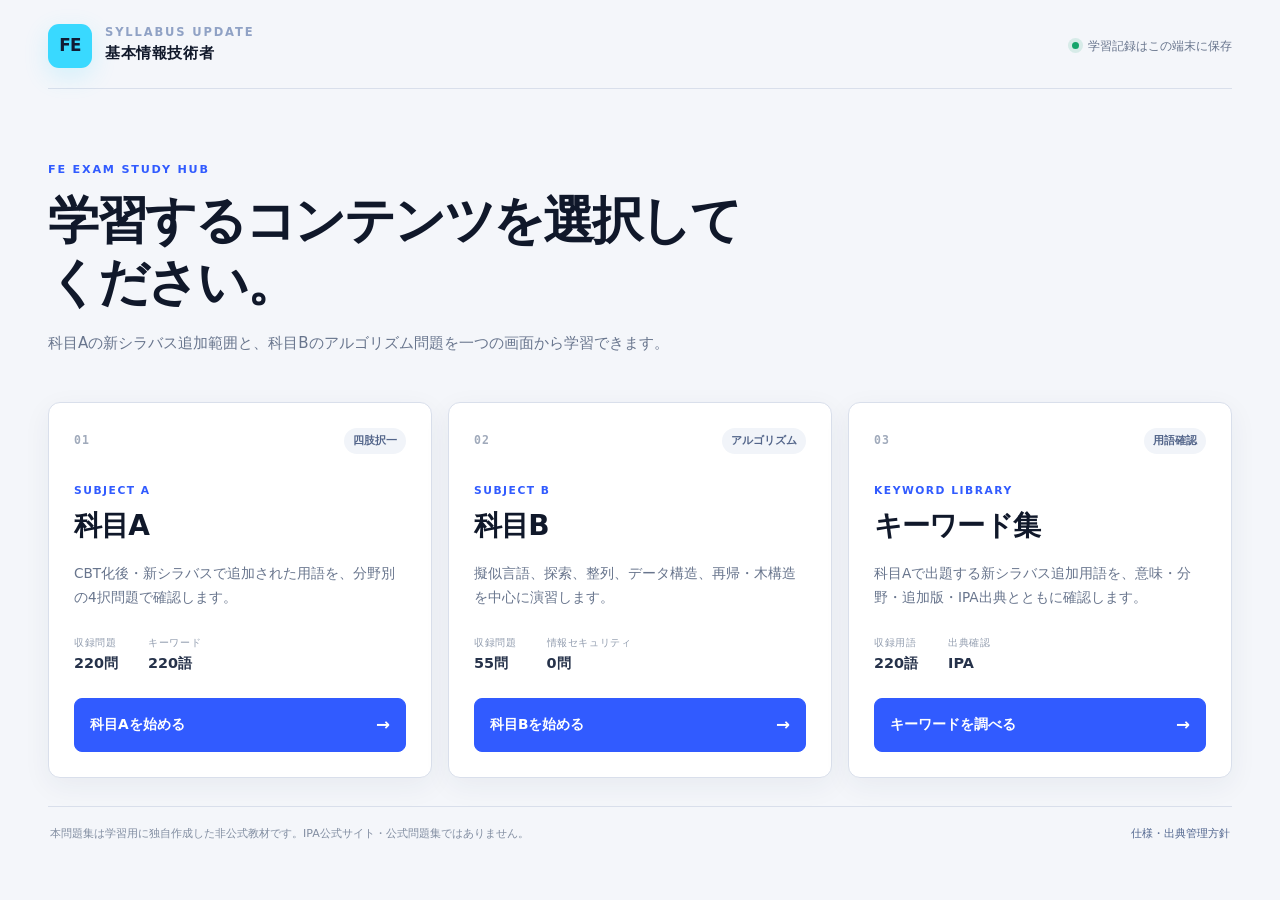
==== index.html @ a9353eda "Initial commit: FE CBT exercise app" ====
<!doctype html>
<html lang="ja">
  <head>
    <meta charset="UTF-8" />
    <meta name="viewport" content="width=device-width, initial-scale=1" />
    <meta name="description" content="基本情報技術者試験の科目A新出範囲と、科目Bアルゴリズム問題を学ぶCBT形式問題集" />
    <title>FE UPDATE — 科目A・科目B CBT問題集</title>
    <link rel="icon" href="data:," />
    <link rel="stylesheet" href="css/style.css" />
  </head>
  <body>
    <section class="start-screen" id="start-screen" aria-labelledby="start-title">
      <div class="start-wrap">
        <header class="start-header">
          <a class="start-brand" href="index.html" aria-label="FE UPDATE ホーム">
            <span class="brand-mark" aria-hidden="true">FE</span>
            <span>
              <span class="eyebrow">SYLLABUS UPDATE</span>
              <strong>基本情報技術者</strong>
            </span>
          </a>
          <span class="start-status"><i aria-hidden="true"></i> 学習記録はこの端末に保存</span>
        </header>

        <div class="start-hero">
          <p class="start-kicker">FE EXAM STUDY HUB</p>
          <h1 id="start-title">学習するコンテンツを選択してください。</h1>
          <p>科目Aの新シラバス追加範囲と、科目Bのアルゴリズム問題を一つの画面から学習できます。</p>
        </div>

        <div class="start-grid" aria-label="学習コンテンツ">
          <article class="start-card subject-a-card">
            <div class="start-card-top">
              <span class="start-card-number">01</span>
              <span class="start-card-badge">四肢択一</span>
            </div>
            <p class="start-card-label">SUBJECT A</p>
            <h2>科目A</h2>
            <p>CBT化後・新シラバスで追加された用語を、分野別の4択問題で確認します。</p>
            <dl class="start-card-stats">
              <div><dt>収録問題</dt><dd id="start-count-a">—</dd></div>
              <div><dt>キーワード</dt><dd id="start-count-keywords">—</dd></div>
            </dl>
            <button class="start-action" type="button" data-start-subject="A">科目Aを始める <span>→</span></button>
          </article>

          <article class="start-card subject-b-card">
            <div class="start-card-top">
              <span class="start-card-number">02</span>
              <span class="start-card-badge">アルゴリズム</span>
            </div>
            <p class="start-card-label">SUBJECT B</p>
            <h2>科目B</h2>
            <p>擬似言語、探索、整列、データ構造、再帰・木構造を中心に演習します。</p>
            <dl class="start-card-stats">
              <div><dt>収録問題</dt><dd id="start-count-b">—</dd></div>
              <div><dt>情報セキュリティ</dt><dd>0問</dd></div>
            </dl>
            <button class="start-action" type="button" data-start-subject="B">科目Bを始める <span>→</span></button>
          </article>

          <article class="start-card keyword-card">
            <div class="start-card-top">
              <span class="start-card-number">03</span>
              <span class="start-card-badge">用語確認</span>
            </div>
            <p class="start-card-label">KEYWORD LIBRARY</p>
            <h2>キーワード集</h2>
            <p>科目Aで出題する新シラバス追加用語を、意味・分野・追加版・IPA出典とともに確認します。</p>
            <dl class="start-card-stats">
              <div><dt>収録用語</dt><dd id="start-count-library">—</dd></div>
              <div><dt>出典確認</dt><dd>IPA</dd></div>
            </dl>
            <a class="start-action" href="keywords.html">キーワードを調べる <span>→</span></a>
          </article>
        </div>

        <footer class="start-footer">
          <p>本問題集は学習用に独自作成した非公式教材です。IPA公式サイト・公式問題集ではありません。</p>
          <a href="SPECIFICATION.md">仕様・出典管理方針</a>
        </footer>
      </div>
    </section>

    <div class="app-shell" id="app-shell" hidden>
      <aside class="sidebar" id="sidebar" aria-label="学習メニュー">
        <button class="brand brand-home" id="home-button" type="button" aria-label="スタート画面へ戻る">
          <div class="brand-mark" aria-hidden="true">FE</div>
          <div>
            <p class="eyebrow">SYLLABUS UPDATE</p>
            <h1>基本情報技術者</h1>
          </div>
        </button>

        <section class="side-section">
          <p class="side-label">学習モード</p>
          <nav class="mode-list" id="mode-list" aria-label="出題モード">
            <button class="mode-button is-active" data-mode="all"><span>全ての問題</span><b id="count-all">—</b></button>
            <button class="mode-button" data-mode="wrong"><span>間違えた問題</span><b id="count-wrong">0</b></button>
            <button class="mode-button" data-mode="unanswered"><span>未回答問題</span><b id="count-unanswered">—</b></button>
            <button class="mode-button" data-mode="review"><span>後で見直す</span><b id="count-review">0</b></button>
          </nav>
        </section>

        <section class="side-section filter-stack">
          <p class="side-label">絞り込み</p>
          <label class="field-label" for="field-filter">分野</label>
          <div class="select-wrap">
            <select id="field-filter"><option value="all">すべての分野</option></select>
          </div>
          <label class="field-label" for="keyword-search">キーワード</label>
          <div class="search-wrap">
            <svg viewBox="0 0 24 24" aria-hidden="true"><circle cx="11" cy="11" r="6.5"></circle><path d="m16 16 4 4"></path></svg>
            <input id="keyword-search" type="search" placeholder="例：LLM、SBOM" autocomplete="off" />
          </div>
          <button class="ghost-button full" id="apply-filter">この条件で出題</button>
        </section>

        <section class="side-section settings">
          <p class="side-label">出題設定</p>
          <label class="switch-row">
            <span>問題順をランダム</span>
            <input id="shuffle-questions" type="checkbox" />
            <i aria-hidden="true"></i>
          </label>
          <label class="switch-row">
            <span>選択肢をランダム</span>
            <input id="shuffle-choices" type="checkbox" />
            <i aria-hidden="true"></i>
          </label>
        </section>

        <section class="side-section">
          <a class="library-link" href="keywords.html">
            <span><b>KW</b> 科目A キーワード集</span>
            <i aria-hidden="true">→</i>
          </a>
        </section>

        <div class="coverage-card">
          <div class="coverage-top"><span>収録チェック</span><strong id="coverage-value">— / —</strong></div>
          <div class="coverage-bar"><i id="coverage-fill"></i></div>
          <p id="coverage-copy">キーワード台帳を照合中</p>
        </div>
      </aside>

      <main class="main-panel">
        <header class="topbar">
          <button class="icon-button menu-button" id="menu-button" aria-label="メニューを開く" aria-expanded="false">
            <svg viewBox="0 0 24 24" aria-hidden="true"><path d="M4 7h16M4 12h16M4 17h16"></path></svg>
          </button>
          <div class="topbar-context">
            <div class="subject-tabs" aria-label="科目選択">
              <button class="subject-tab is-active" data-subject="A">科目 A</button>
              <button class="subject-tab" data-subject="B">科目 B</button>
            </div>
            <div class="top-title">
              <span class="live-dot" aria-hidden="true"></span>
              <span id="top-context">新出範囲ドリル</span>
            </div>
          </div>
          <div class="top-actions">
            <span class="save-state" id="save-state">この端末に自動保存</span>
            <button class="ghost-button compact" id="finish-button">採点する</button>
          </div>
        </header>

        <div class="workspace">
          <section class="question-stage" id="question-stage" aria-live="polite">
            <div class="loading-card">
              <span class="loader"></span>
              <p>問題データを準備しています</p>
            </div>
          </section>

          <aside class="progress-rail" aria-label="セッション進捗">
            <div class="score-dial" id="score-dial">
              <svg viewBox="0 0 92 92" aria-hidden="true">
                <circle class="dial-track" cx="46" cy="46" r="38"></circle>
                <circle class="dial-value" id="dial-value" cx="46" cy="46" r="38"></circle>
              </svg>
              <div><strong id="dial-percent">0%</strong><span>正答率</span></div>
            </div>
            <dl class="mini-stats">
              <div><dt>正解</dt><dd id="stat-correct">0</dd></div>
              <div><dt>不正解</dt><dd id="stat-wrong">0</dd></div>
              <div><dt>未回答</dt><dd id="stat-open">—</dd></div>
            </dl>
            <div class="shortcut-card">
              <p>KEYBOARD</p>
              <span><kbd>1</kbd>–<kbd>4</kbd> 選択</span>
              <span><kbd>Enter</kbd> 回答</span>
              <span><kbd>←</kbd><kbd>→</kbd> 移動</span>
            </div>
          </aside>
        </div>
      </main>
    </div>

    <div class="scrim" id="scrim"></div>
    <div class="toast" id="toast" role="status" aria-live="polite"></div>

    <script src="js/questions.js"></script>
    <script src="js/questions-b.js"></script>
    <script src="js/questions-b-trends.js"></script>
    <script src="js/questions-extra.js"></script>
    <script src="js/keywords-supplemental.js"></script>
    <script src="js/app.js"></script>
  </body>
</html>
---- css/style.css ----
:root {
  --ink: #10182a;
  --ink-2: #26324a;
  --muted: #68758d;
  --line: #d9dfeb;
  --paper: #ffffff;
  --canvas: #eef2f8;
  --navy: #111c35;
  --navy-2: #172746;
  --blue: #315bff;
  --blue-dark: #2445c7;
  --cyan: #39d9ff;
  --green: #15a46b;
  --green-bg: #e8f8f1;
  --red: #d13b4c;
  --red-bg: #fff0f2;
  --amber: #9a6400;
  --amber-bg: #fff7df;
  --radius: 14px;
  --shadow: 0 18px 50px rgba(31, 46, 85, 0.1);
}

* { box-sizing: border-box; }
[hidden] { display: none !important; }

html { min-width: 320px; background: var(--canvas); }

body {
  margin: 0;
  color: var(--ink);
  background:
    radial-gradient(circle at 86% 5%, rgba(49, 91, 255, 0.09), transparent 28rem),
    var(--canvas);
  font-family: "Yu Gothic UI", "Hiragino Sans", "Noto Sans JP", system-ui, sans-serif;
  font-size: 16px;
  line-height: 1.65;
}

button, input, select { font: inherit; }
button { cursor: pointer; }

.start-screen {
  min-height: 100vh;
  padding: 24px clamp(18px, 4vw, 48px);
  color: var(--ink);
  background: #f4f6fa;
}
.start-wrap { width: min(1240px, 100%); margin: 0 auto; }
.start-header { display: flex; align-items: center; justify-content: space-between; gap: 24px; padding-bottom: 20px; border-bottom: 1px solid var(--line); }
.start-brand { display: inline-flex; align-items: center; gap: 13px; color: var(--ink); text-decoration: none; }
.start-brand .brand-mark { width: 44px; height: 44px; font-size: 1.05rem; }
.start-brand .eyebrow { display: block; }
.start-brand strong { display: block; font-size: .94rem; letter-spacing: .04em; }
.start-status { display: inline-flex; align-items: center; gap: 9px; color: var(--muted); font-size: .76rem; }
.start-status i { width: 7px; height: 7px; background: var(--green); border-radius: 50%; box-shadow: 0 0 0 4px rgba(21,164,107,.13); }
.start-hero { padding: clamp(44px, 7vw, 72px) 0 clamp(30px, 5vw, 46px); }
.start-kicker { margin: 0 0 11px; color: var(--blue); font-size: .7rem; font-weight: 900; letter-spacing: .16em; }
.start-hero h1 { max-width: 720px; margin: 0; font-size: clamp(2rem, 4vw, 3.5rem); line-height: 1.2; letter-spacing: -.045em; }
.start-hero > p:last-child { max-width: 650px; margin: 18px 0 0; color: var(--muted); font-size: .94rem; }
.start-grid { display: grid; grid-template-columns: repeat(3, minmax(0, 1fr)); gap: 16px; }
.start-card {
  position: relative; display: flex; min-height: 350px; padding: 25px; overflow: hidden;
  flex-direction: column; border: 1px solid var(--line); border-radius: 12px;
  background: #fff; box-shadow: 0 8px 28px rgba(31,46,85,.06);
  transition: transform .18s ease, border-color .18s ease;
}
.start-card::before { display: none; }
.start-card:hover { transform: translateY(-2px); border-color: #aebbe5; }
.start-card-top { display: flex; align-items: center; justify-content: space-between; }
.start-card-number { color: #a0aabb; font: 800 .72rem/1 "Cascadia Mono", Consolas, monospace; letter-spacing: .1em; }
.start-card-badge { padding: 4px 9px; color: #53658a; background: #f1f4f9; border-radius: 20px; font-size: .66rem; font-weight: 800; }
.start-card-label, .keyword-card .start-card-label { margin: 28px 0 4px; color: var(--blue); font-size: .67rem; font-weight: 900; letter-spacing: .14em; }
.start-card h2 { margin: 0 0 13px; font-size: 1.75rem; letter-spacing: -.03em; }
.start-card > p:not(.start-card-label) { margin: 0 0 24px; color: var(--muted); font-size: .85rem; line-height: 1.75; }
.start-card-stats { display: flex; gap: 30px; margin: auto 0 22px; }
.start-card-stats div { display: grid; gap: 1px; }
.start-card-stats dt { color: #929daf; font-size: .65rem; letter-spacing: .06em; }
.start-card-stats dd { margin: 0; color: var(--ink-2); font-size: .9rem; font-weight: 800; }
.start-action {
  display: flex; align-items: center; justify-content: space-between; width: 100%; padding: 12px 15px;
  color: #fff; border: 1px solid var(--blue); border-radius: 8px; background: var(--blue);
  font-weight: 800; font-size: .86rem; text-decoration: none; transition: .18s ease;
}
.subject-b-card .start-action, .keyword-card .start-action { color: #fff; border-color: var(--blue); background: var(--blue); }
.start-action:hover { border-color: var(--blue-dark); background: var(--blue-dark); }
.start-action span { font-size: 1.05rem; }
.start-footer { display: flex; justify-content: space-between; gap: 24px; margin-top: 28px; padding: 18px 2px 0; border-top: 1px solid var(--line); color: #818da1; font-size: .69rem; }
.start-footer p { margin: 0; }
.start-footer a { color: #50658e; text-decoration: none; }
.start-footer a:hover { color: var(--blue); }

.app-shell { min-height: 100vh; display: grid; grid-template-columns: 286px minmax(0, 1fr); }

.sidebar {
  position: sticky;
  top: 0;
  height: 100vh;
  overflow-y: auto;
  padding: 28px 22px 24px;
  color: #fff;
  background:
    linear-gradient(155deg, rgba(57, 217, 255, 0.08), transparent 36%),
    var(--navy);
  border-right: 1px solid rgba(255,255,255,0.08);
  scrollbar-width: thin;
}

.brand { display: flex; align-items: center; gap: 13px; padding: 0 4px 24px; }
.brand-home { width: 100%; color: inherit; border: 0; background: transparent; text-align: left; }
.brand-home:hover .brand-mark { background: #fff; }
.brand-mark {
  display: grid; place-items: center; width: 48px; height: 48px;
  color: var(--navy); background: var(--cyan); border-radius: 11px;
  font-weight: 900; font-size: 1.2rem; letter-spacing: -0.04em;
  box-shadow: 0 8px 24px rgba(57,217,255,.18);
}
.eyebrow { margin: 0 0 2px; color: #90a2c5; font-size: .72rem; line-height: 1.1; letter-spacing: .16em; font-weight: 800; }
.brand h1 { margin: 0; font-size: 1.02rem; line-height: 1.3; letter-spacing: .02em; }

.side-section { padding: 21px 0; border-top: 1px solid rgba(255,255,255,.09); }
.side-label { margin: 0 4px 11px; color: #8393b3; font-size: .75rem; letter-spacing: .14em; font-weight: 800; }
.mode-list { display: grid; gap: 5px; }
.mode-button {
  display: flex; align-items: center; justify-content: space-between; width: 100%;
  padding: 10px 12px; border: 0; border-radius: 9px; color: #c9d3e7; background: transparent;
  text-align: left; font-size: .9rem; transition: .18s ease;
}
.mode-button:hover { color: #fff; background: rgba(255,255,255,.06); }
.mode-button.is-active { color: #fff; background: var(--navy-2); box-shadow: inset 3px 0 0 var(--cyan); }
.mode-button b { min-width: 26px; padding: 1px 7px; color: #9aabd0; background: rgba(255,255,255,.07); border-radius: 20px; text-align: center; font-size: .74rem; }
.mode-button.is-active b { color: var(--cyan); }

.filter-stack { display: grid; }
.field-label { margin: 0 4px 5px; color: #aab8d3; font-size: .76rem; }
.select-wrap, .search-wrap { position: relative; margin-bottom: 13px; }
.select-wrap::after { content: "⌄"; position: absolute; right: 12px; top: 7px; color: #8294ba; pointer-events: none; }
.select-wrap select, .search-wrap input {
  width: 100%; height: 40px; border: 1px solid rgba(255,255,255,.12); border-radius: 8px;
  color: #eef3ff; background: #0c162c; outline: none; font-size: .86rem;
}
.select-wrap select { padding: 0 34px 0 11px; appearance: none; }
.search-wrap input { padding: 0 12px 0 37px; }
.search-wrap input::placeholder { color: #7181a2; }
.select-wrap select:focus, .search-wrap input:focus { border-color: var(--cyan); box-shadow: 0 0 0 3px rgba(57,217,255,.1); }
.search-wrap svg { position: absolute; left: 12px; top: 11px; width: 17px; fill: none; stroke: #8191af; stroke-width: 1.8; }

.ghost-button {
  border: 1px solid var(--line); border-radius: 8px; color: var(--ink-2); background: #fff;
  font-weight: 700; transition: .18s ease;
}
.ghost-button:hover { border-color: var(--blue); color: var(--blue); transform: translateY(-1px); }
.ghost-button.full { width: 100%; padding: 8px 12px; color: #e8efff; border-color: #405274; background: transparent; font-size: .82rem; }
.ghost-button.full:hover { color: var(--cyan); border-color: var(--cyan); }
.ghost-button.compact { padding: 7px 14px; font-size: .82rem; }

.settings { display: grid; gap: 9px; }
.switch-row { display: flex; align-items: center; justify-content: space-between; gap: 12px; padding: 2px 4px; color: #c6d0e4; font-size: .84rem; cursor: pointer; }
.switch-row input { position: absolute; opacity: 0; pointer-events: none; }
.switch-row i { position: relative; width: 38px; height: 21px; flex: 0 0 auto; background: #34425f; border-radius: 20px; transition: .18s; }
.switch-row i::after { content: ""; position: absolute; width: 15px; height: 15px; left: 3px; top: 3px; background: #a8b3ca; border-radius: 50%; transition: .18s; }
.switch-row input:checked + i { background: var(--blue); }
.switch-row input:checked + i::after { transform: translateX(17px); background: #fff; }
.switch-row input:focus-visible + i { outline: 2px solid var(--cyan); outline-offset: 3px; }

.library-link {
  display: flex; align-items: center; justify-content: space-between; padding: 11px 12px;
  color: #dbe6fb; border: 1px solid rgba(255,255,255,.11); border-radius: 9px;
  background: rgba(255,255,255,.035); text-decoration: none; font-size: .81rem; font-weight: 800;
}
.library-link:hover { color: var(--cyan); border-color: rgba(57,217,255,.46); }
.library-link span { display: inline-flex; align-items: center; gap: 9px; }
.library-link b { display: grid; place-items: center; width: 27px; height: 27px; color: var(--navy); background: var(--cyan); border-radius: 6px; font-size: .62rem; }
.library-link i { font-style: normal; }

.coverage-card { margin-top: 4px; padding: 14px; border: 1px solid rgba(255,255,255,.1); border-radius: 10px; background: rgba(255,255,255,.035); }
.coverage-top { display: flex; justify-content: space-between; color: #dce5f8; font-size: .76rem; }
.coverage-top strong { color: var(--cyan); }
.coverage-bar { height: 4px; margin: 10px 0 8px; overflow: hidden; background: #2a3855; border-radius: 8px; }
.coverage-bar i { display: block; width: 0; height: 100%; background: var(--cyan); transition: width .5s ease; }
.coverage-card p { margin: 0; color: #8495b7; font-size: .7rem; line-height: 1.5; }

.main-panel { min-width: 0; }
.topbar {
  height: 68px; display: flex; align-items: center; justify-content: space-between; gap: 20px;
  padding: 0 34px; border-bottom: 1px solid var(--line); background: rgba(255,255,255,.87);
  backdrop-filter: blur(12px); position: sticky; top: 0; z-index: 20;
}
.topbar-context { display: flex; align-items: center; gap: 18px; min-width: 0; }
.subject-tabs { display: inline-flex; padding: 3px; border: 1px solid var(--line); border-radius: 9px; background: #f1f4f9; }
.subject-tab { min-width: 70px; padding: 5px 11px; border: 0; border-radius: 6px; color: var(--muted); background: transparent; font-size: .78rem; font-weight: 900; transition: .16s ease; }
.subject-tab:hover { color: var(--blue); }
.subject-tab.is-active { color: #fff; background: var(--blue); box-shadow: 0 4px 12px rgba(49,91,255,.2); }
.top-title { display: flex; align-items: center; gap: 10px; color: var(--ink-2); font-size: .87rem; font-weight: 800; letter-spacing: .03em; }
.live-dot { width: 7px; height: 7px; background: var(--green); border-radius: 50%; box-shadow: 0 0 0 4px rgba(21,164,107,.12); }
.top-actions { display: flex; align-items: center; gap: 16px; }
.save-state { color: var(--muted); font-size: .75rem; }
.icon-button { display: grid; place-items: center; width: 39px; height: 39px; padding: 0; border: 1px solid var(--line); border-radius: 9px; background: #fff; }
.icon-button svg { width: 21px; fill: none; stroke: var(--ink); stroke-width: 2; }
.menu-button { display: none; }

.workspace { width: min(1180px, 100%); margin: 0 auto; padding: 38px 34px 60px; display: grid; grid-template-columns: minmax(0, 1fr) 168px; gap: 30px; align-items: start; }
.question-stage { min-width: 0; }

.question-card, .result-card, .empty-card, .loading-card { background: var(--paper); border: 1px solid var(--line); border-radius: var(--radius); box-shadow: var(--shadow); }
.loading-card, .empty-card { min-height: 420px; display: grid; place-items: center; align-content: center; padding: 42px; text-align: center; }
.loader { width: 34px; height: 34px; border: 3px solid #dfe5f1; border-top-color: var(--blue); border-radius: 50%; animation: spin .8s linear infinite; }
.loading-card p { color: var(--muted); }
@keyframes spin { to { transform: rotate(360deg); } }

.question-head { padding: 25px 30px 20px; border-bottom: 1px solid var(--line); }
.question-kicker { display: flex; align-items: center; justify-content: space-between; gap: 18px; margin-bottom: 18px; }
.question-count { display: flex; align-items: baseline; gap: 7px; color: var(--muted); font-size: .78rem; font-weight: 700; letter-spacing: .08em; }
.question-count strong { color: var(--ink); font-size: 1.55rem; line-height: 1; letter-spacing: -.04em; }
.session-progress { width: 150px; height: 5px; overflow: hidden; background: #e8ecf4; border-radius: 8px; }
.session-progress i { display: block; height: 100%; background: var(--blue); transition: width .25s ease; }
.tag-row { display: flex; flex-wrap: wrap; gap: 7px; }
.tag { padding: 4px 9px; border-radius: 5px; color: #536079; background: #f0f3f8; font-size: .72rem; font-weight: 700; }
.tag.version { color: #274bc5; background: #e9eeff; }
.tag.verified { color: #08794d; background: #e5f7ef; }

.question-body { padding: 30px; }
.prompt-label { margin: 0 0 7px; color: var(--blue); font-size: .74rem; font-weight: 900; letter-spacing: .15em; }
.question-text { margin: 0 0 20px; white-space: pre-line; font-size: clamp(1.05rem, 1.5vw, 1.23rem); line-height: 1.85; font-weight: 700; }
.term-link { color: var(--blue); text-decoration: underline; text-decoration-thickness: 1px; text-underline-offset: 3px; }
.term-link:hover { color: var(--blue-dark); }
.code-block {
  margin: 0 0 24px; padding: 18px 20px; overflow-x: auto; color: #e7efff;
  background: #0d172c; border: 1px solid #243656; border-radius: 10px;
  box-shadow: inset 0 1px 0 rgba(255,255,255,.04); tab-size: 2;
}
.code-block code { font: 500 .86rem/1.75 "Cascadia Mono", "Yu Gothic UI", Consolas, monospace; white-space: pre; }
.choices { display: grid; gap: 10px; }
.choice {
  position: relative; display: grid; grid-template-columns: 38px 1fr 22px; gap: 12px; align-items: center;
  min-height: 59px; padding: 10px 15px 10px 11px; border: 1px solid var(--line); border-radius: 10px;
  background: #fff; cursor: pointer; transition: .16s ease;
}
.choice:hover { border-color: #9eb0ef; background: #f9faff; }
.choice input { position: absolute; opacity: 0; }
.choice-letter { display: grid; place-items: center; width: 34px; height: 34px; color: #4b5a75; background: #f0f3f8; border-radius: 8px; font-weight: 800; }
.choice-copy { color: var(--ink-2); white-space: pre-wrap; font-size: .94rem; line-height: 1.55; }
.choice-copy.is-code { font-family: "Cascadia Mono", "Yu Gothic UI", Consolas, monospace; font-size: .84rem; }
.choice-check { width: 19px; height: 19px; border: 2px solid #c7cfde; border-radius: 50%; }
.choice.is-selected { border-color: var(--blue); background: #f5f7ff; box-shadow: 0 0 0 2px rgba(49,91,255,.1); }
.choice.is-selected .choice-letter { color: #fff; background: var(--blue); }
.choice.is-selected .choice-check { border: 5px solid var(--blue); }
.choice.is-correct { border-color: var(--green); background: var(--green-bg); }
.choice.is-correct .choice-letter { color: #fff; background: var(--green); }
.choice.is-wrong { border-color: var(--red); background: var(--red-bg); }
.choice.is-wrong .choice-letter { color: #fff; background: var(--red); }

.answer-actions { display: flex; align-items: center; justify-content: space-between; gap: 14px; margin-top: 24px; }
.review-check { display: inline-flex; align-items: center; gap: 9px; color: var(--muted); font-size: .82rem; cursor: pointer; }
.review-check input { width: 17px; height: 17px; accent-color: var(--blue); }
.primary-button { min-width: 146px; padding: 11px 22px; border: 0; border-radius: 9px; color: #fff; background: var(--blue); box-shadow: 0 8px 22px rgba(49,91,255,.22); font-weight: 800; }
.primary-button:hover { background: var(--blue-dark); transform: translateY(-1px); }
.primary-button:disabled { cursor: not-allowed; color: #9ca7ba; background: #e2e6ee; box-shadow: none; transform: none; }

.feedback { margin-top: 28px; border-top: 1px solid var(--line); padding-top: 24px; }
.feedback-title { display: flex; align-items: center; gap: 10px; margin-bottom: 14px; font-size: 1rem; }
.feedback-title i { display: grid; place-items: center; width: 27px; height: 27px; border-radius: 50%; color: #fff; font-style: normal; font-size: .85rem; }
.feedback-title.correct { color: var(--green); }
.feedback-title.correct i { background: var(--green); }
.feedback-title.wrong { color: var(--red); }
.feedback-title.wrong i { background: var(--red); }
.explanation-heading { margin: 0 0 10px; color: var(--ink); font-size: .94rem; letter-spacing: .04em; }
.explanation-main { margin: 0 0 18px; padding: 16px 18px; color: #26334d; background: #f5f7fb; border-left: 4px solid var(--blue); border-radius: 4px 8px 8px 4px; }
.option-notes-heading { margin: 0 0 9px; color: var(--ink-2); font-size: .84rem; }
.option-notes { display: grid; gap: 7px; }
.option-note { display: grid; grid-template-columns: 28px 1fr; gap: 8px; color: #56627a; font-size: .84rem; }
.option-note b { color: var(--ink); }
.source-box { margin-top: 20px; padding: 13px 15px; border: 1px dashed #cbd3e2; border-radius: 8px; color: var(--muted); font-size: .76rem; }
.source-box a { color: var(--blue); font-weight: 700; text-decoration: none; }
.source-box a:hover { text-decoration: underline; }

.question-footer { display: flex; align-items: center; justify-content: space-between; padding: 18px 30px; border-top: 1px solid var(--line); background: #fbfcfe; border-radius: 0 0 var(--radius) var(--radius); }
.nav-button { display: inline-flex; align-items: center; gap: 8px; padding: 8px 0; border: 0; color: var(--ink-2); background: transparent; font-weight: 800; }
.nav-button:hover { color: var(--blue); }
.nav-button:disabled { color: #b7c0cf; cursor: not-allowed; }
.question-id { color: #9aa5b8; font-size: .72rem; letter-spacing: .08em; }

.progress-rail { position: sticky; top: 102px; display: grid; gap: 17px; }
.score-dial { position: relative; width: 132px; height: 132px; margin: 0 auto; }
.score-dial svg { width: 100%; transform: rotate(-90deg); }
.score-dial circle { fill: none; stroke-width: 7; }
.dial-track { stroke: #dfe5ef; }
.dial-value { stroke: var(--blue); stroke-linecap: round; stroke-dasharray: 238.76; stroke-dashoffset: 238.76; transition: stroke-dashoffset .35s ease; }
.score-dial > div { position: absolute; inset: 0; display: grid; place-content: center; text-align: center; }
.score-dial strong { font-size: 1.42rem; line-height: 1.15; }
.score-dial span { color: var(--muted); font-size: .68rem; }
.mini-stats { margin: 0; padding: 13px 15px; border: 1px solid var(--line); border-radius: 10px; background: rgba(255,255,255,.72); }
.mini-stats div { display: flex; justify-content: space-between; padding: 6px 0; }
.mini-stats dt { color: var(--muted); font-size: .76rem; }
.mini-stats dd { margin: 0; font-size: .85rem; font-weight: 800; }
.shortcut-card { display: grid; gap: 5px; padding: 14px 15px; border: 1px solid var(--line); border-radius: 10px; color: var(--muted); background: rgba(255,255,255,.55); font-size: .68rem; }
.shortcut-card p { margin: 0 0 3px; color: #8b97a9; font-size: .63rem; letter-spacing: .14em; font-weight: 900; }
kbd { display: inline-grid; place-items: center; min-width: 20px; height: 20px; margin: 0 1px; padding: 0 4px; color: #4b5870; background: #fff; border: 1px solid #cfd6e2; border-bottom-width: 2px; border-radius: 4px; font: 600 .66rem/1 system-ui; }

.result-card { overflow: hidden; }
.result-hero { padding: 34px 36px; color: #fff; background: linear-gradient(130deg, var(--navy), #1e3972); }
.result-kicker { margin: 0 0 8px; color: var(--cyan); font-size: .75rem; letter-spacing: .16em; font-weight: 900; }
.result-hero h2 { margin: 0 0 17px; font-size: clamp(1.7rem, 4vw, 2.7rem); line-height: 1.2; }
.result-summary { display: flex; flex-wrap: wrap; gap: 26px; }
.result-summary div { display: grid; }
.result-summary strong { font-size: 1.3rem; }
.result-summary span { color: #a9b9d9; font-size: .72rem; }
.result-body { padding: 30px 36px 36px; }
.result-body h3 { margin: 0 0 14px; font-size: 1rem; }
.field-results { display: grid; gap: 11px; }
.field-result { display: grid; grid-template-columns: minmax(120px, 1fr) 2fr 46px; align-items: center; gap: 12px; font-size: .82rem; }
.field-bar { height: 7px; overflow: hidden; background: #edf0f5; border-radius: 8px; }
.field-bar i { display: block; height: 100%; background: var(--blue); }
.field-result b { text-align: right; }
.result-actions { display: flex; flex-wrap: wrap; gap: 10px; margin-top: 28px; }
.result-actions button { flex: 1 1 180px; }

.empty-card h2 { margin: 0 0 5px; font-size: 1.25rem; }
.empty-card p { max-width: 460px; margin: 0 0 20px; color: var(--muted); }

.scrim { display: none; position: fixed; inset: 0; z-index: 40; background: rgba(8,14,28,.52); }
.toast { position: fixed; left: 50%; bottom: 24px; z-index: 80; padding: 10px 16px; color: #fff; background: var(--ink); border-radius: 8px; box-shadow: var(--shadow); font-size: .82rem; opacity: 0; transform: translate(-50%, 12px); pointer-events: none; transition: .2s ease; }
.toast.is-visible { opacity: 1; transform: translate(-50%, 0); }

@media (max-width: 960px) {
  .start-grid { grid-template-columns: 1fr; }
  .start-card { min-height: 300px; }
  .app-shell { grid-template-columns: 1fr; }
  .sidebar { position: fixed; left: 0; z-index: 60; width: min(310px, 88vw); transform: translateX(-105%); transition: transform .22s ease; box-shadow: 16px 0 42px rgba(0,0,0,.25); }
  .sidebar.is-open { transform: translateX(0); }
  .scrim.is-visible { display: block; }
  .menu-button { display: grid; }
  .workspace { grid-template-columns: 1fr; padding-top: 26px; }
  .progress-rail { position: static; grid-template-columns: 120px 1fr; align-items: center; }
  .score-dial { width: 112px; height: 112px; }
  .shortcut-card { display: none; }
}

@media (max-width: 640px) {
  .start-screen { padding: 20px 14px; }
  .start-status { display: none; }
  .start-hero { padding: 54px 2px 38px; }
  .start-hero h1 { font-size: clamp(1.9rem, 9vw, 2.5rem); }
  .start-card { min-height: 0; padding: 22px 19px; }
  .start-card-label { margin-top: 23px; }
  .start-card-stats { margin-top: 12px; }
  .start-footer { display: grid; }
  .topbar { height: 60px; gap: 8px; padding: 0 12px; }
  .topbar-context { gap: 8px; }
  .subject-tab { min-width: 54px; padding-inline: 8px; }
  .top-title { font-size: .78rem; }
  .topbar-context .top-title { display: none; }
  .top-actions { gap: 0; }
  .save-state { display: none; }
  .ghost-button.compact { padding: 6px 10px; }
  .workspace { padding: 18px 13px 36px; }
  .question-head, .question-body { padding: 21px 18px; }
  .question-kicker { align-items: flex-end; }
  .session-progress { width: 96px; }
  .choice { grid-template-columns: 34px 1fr 18px; gap: 9px; padding-right: 11px; }
  .choice-copy { font-size: .88rem; }
  .answer-actions { align-items: stretch; flex-direction: column-reverse; }
  .primary-button { width: 100%; }
  .question-footer { padding: 14px 18px; }
  .progress-rail { grid-template-columns: 104px 1fr; gap: 12px; }
  .score-dial { width: 100px; height: 100px; }
  .field-result { grid-template-columns: 1fr 46px; }
  .field-result .field-bar { grid-column: 1 / -1; grid-row: 2; }
  .result-hero, .result-body { padding: 27px 22px; }
}

@media (prefers-reduced-motion: reduce) {
  *, *::before, *::after { scroll-behavior: auto !important; transition-duration: .01ms !important; animation-duration: .01ms !important; }
}
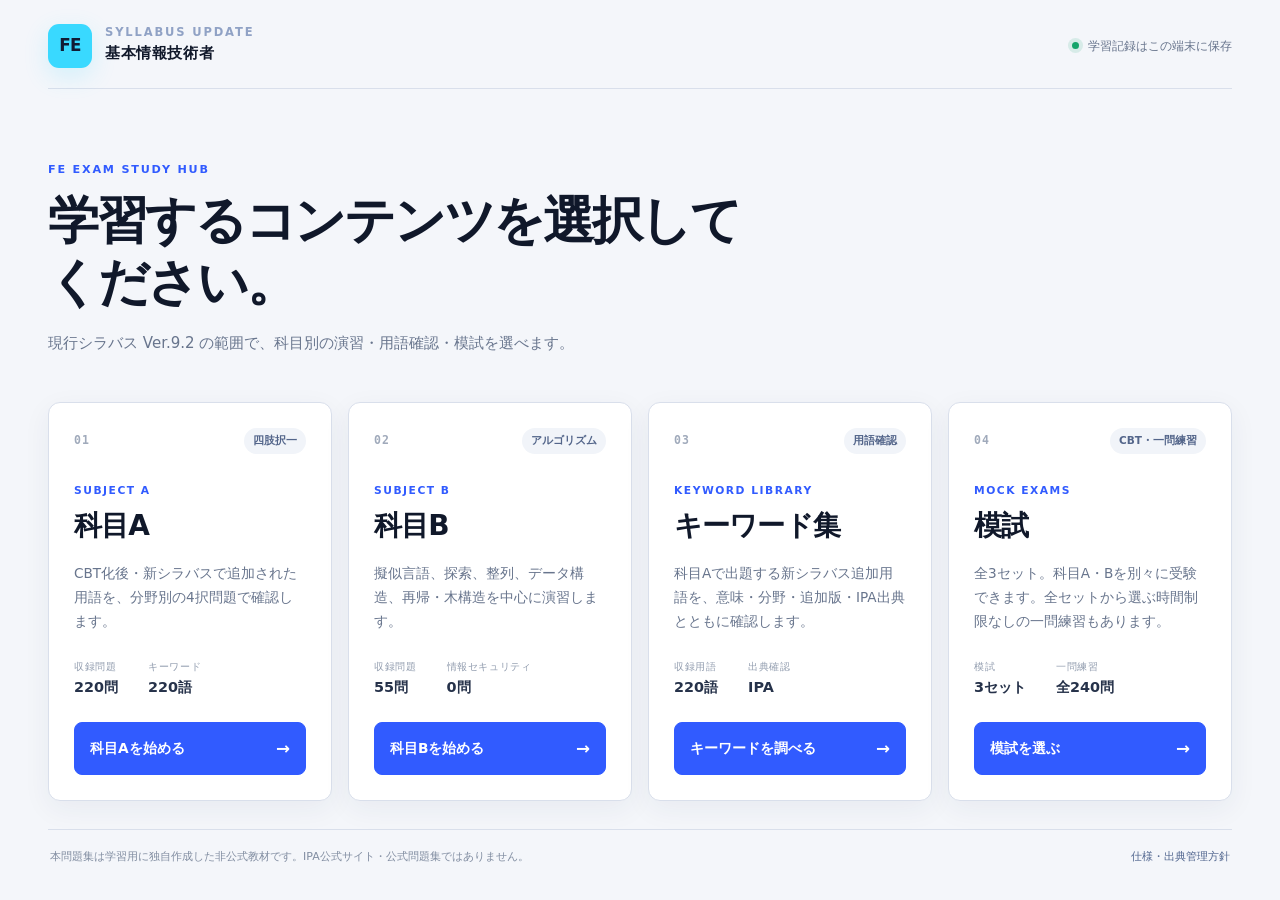
==== commit 7974f7b1: "feat: add scripts for mock exam data processing and mobile preview generation - Implemented `audit-a" ====
--- a/index.html
+++ b/index.html
@@ -25,7 +25,7 @@
         <div class="start-hero">
           <p class="start-kicker">FE EXAM STUDY HUB</p>
           <h1 id="start-title">学習するコンテンツを選択してください。</h1>
-          <p>科目Aの新シラバス追加範囲と、科目Bのアルゴリズム問題を一つの画面から学習できます。</p>
+          <p>現行シラバス Ver.9.2 の範囲で、科目別の演習・用語確認・模試を選べます。</p>
         </div>
 
         <div class="start-grid" aria-label="学習コンテンツ">
@@ -72,6 +72,20 @@
               <div><dt>出典確認</dt><dd>IPA</dd></div>
             </dl>
             <a class="start-action" href="keywords.html">キーワードを調べる <span>→</span></a>
+          </article>
+          <article class="start-card mock-card">
+            <div class="start-card-top">
+              <span class="start-card-number">04</span>
+              <span class="start-card-badge">CBT・一問練習</span>
+            </div>
+            <p class="start-card-label">MOCK EXAMS</p>
+            <h2>模試</h2>
+            <p>全3セット。科目A・Bを別々に受験できます。全セットから選ぶ時間制限なしの一問練習もあります。</p>
+            <dl class="start-card-stats">
+              <div><dt>模試</dt><dd>3セット</dd></div>
+              <div><dt>一問練習</dt><dd>全240問</dd></div>
+            </dl>
+            <a class="start-action" href="mock-exams.html">模試を選ぶ <span>→</span></a>
           </article>
         </div>
 
@@ -98,13 +112,12 @@
             <button class="mode-button is-active" data-mode="all"><span>全ての問題</span><b id="count-all">—</b></button>
             <button class="mode-button" data-mode="wrong"><span>間違えた問題</span><b id="count-wrong">0</b></button>
             <button class="mode-button" data-mode="unanswered"><span>未回答問題</span><b id="count-unanswered">—</b></button>
-            <button class="mode-button" data-mode="review"><span>後で見直す</span><b id="count-review">0</b></button>
           </nav>
         </section>
 
         <section class="side-section filter-stack">
           <p class="side-label">絞り込み</p>
-          <label class="field-label" for="field-filter">分野</label>
+          <label class="field-label" id="field-label" for="field-filter">分野</label>
           <div class="select-wrap">
             <select id="field-filter"><option value="all">すべての分野</option></select>
           </div>
@@ -150,10 +163,6 @@
             <svg viewBox="0 0 24 24" aria-hidden="true"><path d="M4 7h16M4 12h16M4 17h16"></path></svg>
           </button>
           <div class="topbar-context">
-            <div class="subject-tabs" aria-label="科目選択">
-              <button class="subject-tab is-active" data-subject="A">科目 A</button>
-              <button class="subject-tab" data-subject="B">科目 B</button>
-            </div>
             <div class="top-title">
               <span class="live-dot" aria-hidden="true"></span>
               <span id="top-context">新出範囲ドリル</span>
@@ -161,7 +170,7 @@
           </div>
           <div class="top-actions">
             <span class="save-state" id="save-state">この端末に自動保存</span>
-            <button class="ghost-button compact" id="finish-button">採点する</button>
+            <button class="ghost-button compact" id="finish-button">総合評価</button>
           </div>
         </header>
 
@@ -198,8 +207,8 @@
     </div>
 
     <div class="scrim" id="scrim"></div>
-    <div class="toast" id="toast" role="status" aria-live="polite"></div>
-
+
+    <script src="js/question-content.js"></script>
     <script src="js/questions.js"></script>
     <script src="js/questions-b.js"></script>
     <script src="js/questions-b-trends.js"></script>
--- a/css/style.css
+++ b/css/style.css
@@ -57,7 +57,7 @@
 .start-kicker { margin: 0 0 11px; color: var(--blue); font-size: .7rem; font-weight: 900; letter-spacing: .16em; }
 .start-hero h1 { max-width: 720px; margin: 0; font-size: clamp(2rem, 4vw, 3.5rem); line-height: 1.2; letter-spacing: -.045em; }
 .start-hero > p:last-child { max-width: 650px; margin: 18px 0 0; color: var(--muted); font-size: .94rem; }
-.start-grid { display: grid; grid-template-columns: repeat(3, minmax(0, 1fr)); gap: 16px; }
+.start-grid { display: grid; grid-template-columns: repeat(4, minmax(0, 1fr)); gap: 16px; }
 .start-card {
   position: relative; display: flex; min-height: 350px; padding: 25px; overflow: hidden;
   flex-direction: column; border: 1px solid var(--line); border-radius: 12px;
@@ -84,6 +84,9 @@
 .subject-b-card .start-action, .keyword-card .start-action { color: #fff; border-color: var(--blue); background: var(--blue); }
 .start-action:hover { border-color: var(--blue-dark); background: var(--blue-dark); }
 .start-action span { font-size: 1.05rem; }
+.hub-back { color: var(--blue-dark); font-size: .87rem; font-weight: 800; text-decoration: none; }
+.hub-back:hover { text-decoration: underline; }
+.hub-grid .start-card { min-height: 350px; }
 .start-footer { display: flex; justify-content: space-between; gap: 24px; margin-top: 28px; padding: 18px 2px 0; border-top: 1px solid var(--line); color: #818da1; font-size: .69rem; }
 .start-footer p { margin: 0; }
 .start-footer a { color: #50658e; text-decoration: none; }
@@ -186,10 +189,6 @@
   backdrop-filter: blur(12px); position: sticky; top: 0; z-index: 20;
 }
 .topbar-context { display: flex; align-items: center; gap: 18px; min-width: 0; }
-.subject-tabs { display: inline-flex; padding: 3px; border: 1px solid var(--line); border-radius: 9px; background: #f1f4f9; }
-.subject-tab { min-width: 70px; padding: 5px 11px; border: 0; border-radius: 6px; color: var(--muted); background: transparent; font-size: .78rem; font-weight: 900; transition: .16s ease; }
-.subject-tab:hover { color: var(--blue); }
-.subject-tab.is-active { color: #fff; background: var(--blue); box-shadow: 0 4px 12px rgba(49,91,255,.2); }
 .top-title { display: flex; align-items: center; gap: 10px; color: var(--ink-2); font-size: .87rem; font-weight: 800; letter-spacing: .03em; }
 .live-dot { width: 7px; height: 7px; background: var(--green); border-radius: 50%; box-shadow: 0 0 0 4px rgba(21,164,107,.12); }
 .top-actions { display: flex; align-items: center; gap: 16px; }
@@ -249,9 +248,7 @@
 .choice.is-wrong { border-color: var(--red); background: var(--red-bg); }
 .choice.is-wrong .choice-letter { color: #fff; background: var(--red); }
 
-.answer-actions { display: flex; align-items: center; justify-content: space-between; gap: 14px; margin-top: 24px; }
-.review-check { display: inline-flex; align-items: center; gap: 9px; color: var(--muted); font-size: .82rem; cursor: pointer; }
-.review-check input { width: 17px; height: 17px; accent-color: var(--blue); }
+.answer-actions { display: flex; align-items: center; justify-content: flex-end; gap: 14px; margin-top: 24px; }
 .primary-button { min-width: 146px; padding: 11px 22px; border: 0; border-radius: 9px; color: #fff; background: var(--blue); box-shadow: 0 8px 22px rgba(49,91,255,.22); font-weight: 800; }
 .primary-button:hover { background: var(--blue-dark); transform: translateY(-1px); }
 .primary-button:disabled { cursor: not-allowed; color: #9ca7ba; background: #e2e6ee; box-shadow: none; transform: none; }
@@ -264,7 +261,7 @@
 .feedback-title.wrong { color: var(--red); }
 .feedback-title.wrong i { background: var(--red); }
 .explanation-heading { margin: 0 0 10px; color: var(--ink); font-size: .94rem; letter-spacing: .04em; }
-.explanation-main { margin: 0 0 18px; padding: 16px 18px; color: #26334d; background: #f5f7fb; border-left: 4px solid var(--blue); border-radius: 4px 8px 8px 4px; }
+.explanation-main { margin: 0 0 18px; padding: 16px 18px; color: #26334d; background: #f5f7fb; border-left: 4px solid var(--blue); border-radius: 4px 8px 8px 4px; white-space: pre-line; line-height: 1.8; }
 .option-notes-heading { margin: 0 0 9px; color: var(--ink-2); font-size: .84rem; }
 .option-notes { display: grid; gap: 7px; }
 .option-note { display: grid; grid-template-columns: 28px 1fr; gap: 8px; color: #56627a; font-size: .84rem; }
@@ -318,11 +315,12 @@
 .empty-card p { max-width: 460px; margin: 0 0 20px; color: var(--muted); }
 
 .scrim { display: none; position: fixed; inset: 0; z-index: 40; background: rgba(8,14,28,.52); }
-.toast { position: fixed; left: 50%; bottom: 24px; z-index: 80; padding: 10px 16px; color: #fff; background: var(--ink); border-radius: 8px; box-shadow: var(--shadow); font-size: .82rem; opacity: 0; transform: translate(-50%, 12px); pointer-events: none; transition: .2s ease; }
-.toast.is-visible { opacity: 1; transform: translate(-50%, 0); }
+
+@media (max-width: 1100px) {
+  .start-grid { grid-template-columns: repeat(2, minmax(0, 1fr)); }
+}
 
 @media (max-width: 960px) {
-  .start-grid { grid-template-columns: 1fr; }
   .start-card { min-height: 300px; }
   .app-shell { grid-template-columns: 1fr; }
   .sidebar { position: fixed; left: 0; z-index: 60; width: min(310px, 88vw); transform: translateX(-105%); transition: transform .22s ease; box-shadow: 16px 0 42px rgba(0,0,0,.25); }
@@ -333,6 +331,13 @@
   .progress-rail { position: static; grid-template-columns: 120px 1fr; align-items: center; }
   .score-dial { width: 112px; height: 112px; }
   .shortcut-card { display: none; }
+}
+
+@media (max-width: 620px) {
+  .start-grid { grid-template-columns: 1fr; }
+  .start-card, .hub-grid .start-card { min-height: 300px; }
+  .start-header { align-items: flex-start; }
+  .start-status { max-width: 120px; text-align: right; }
 }
 
 @media (max-width: 640px) {
@@ -346,7 +351,6 @@
   .start-footer { display: grid; }
   .topbar { height: 60px; gap: 8px; padding: 0 12px; }
   .topbar-context { gap: 8px; }
-  .subject-tab { min-width: 54px; padding-inline: 8px; }
   .top-title { font-size: .78rem; }
   .topbar-context .top-title { display: none; }
   .top-actions { gap: 0; }
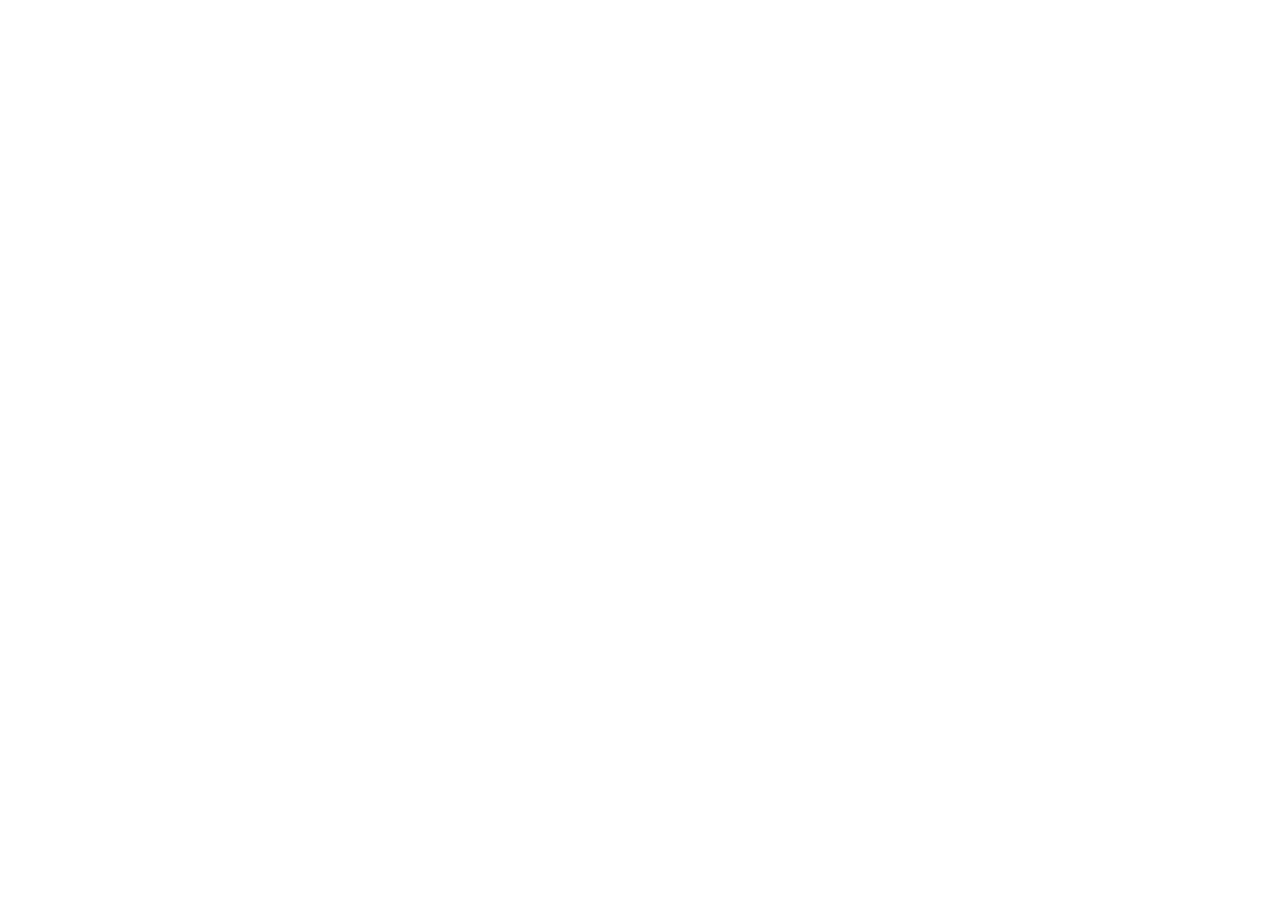
==== commit 52cc8cee: "Remove obsolete scripts and tests related to mock exam generation and auditing - Deleted `audit-answ" ====
--- a/index.html
+++ b/index.html
@@ -3,217 +3,7 @@
   <head>
     <meta charset="UTF-8" />
     <meta name="viewport" content="width=device-width, initial-scale=1" />
-    <meta name="description" content="基本情報技術者試験の科目A新出範囲と、科目Bアルゴリズム問題を学ぶCBT形式問題集" />
-    <title>FE UPDATE — 科目A・科目B CBT問題集</title>
-    <link rel="icon" href="data:," />
-    <link rel="stylesheet" href="css/style.css" />
+    <title></title>
   </head>
-  <body>
-    <section class="start-screen" id="start-screen" aria-labelledby="start-title">
-      <div class="start-wrap">
-        <header class="start-header">
-          <a class="start-brand" href="index.html" aria-label="FE UPDATE ホーム">
-            <span class="brand-mark" aria-hidden="true">FE</span>
-            <span>
-              <span class="eyebrow">SYLLABUS UPDATE</span>
-              <strong>基本情報技術者</strong>
-            </span>
-          </a>
-          <span class="start-status"><i aria-hidden="true"></i> 学習記録はこの端末に保存</span>
-        </header>
-
-        <div class="start-hero">
-          <p class="start-kicker">FE EXAM STUDY HUB</p>
-          <h1 id="start-title">学習するコンテンツを選択してください。</h1>
-          <p>現行シラバス Ver.9.2 の範囲で、科目別の演習・用語確認・模試を選べます。</p>
-        </div>
-
-        <div class="start-grid" aria-label="学習コンテンツ">
-          <article class="start-card subject-a-card">
-            <div class="start-card-top">
-              <span class="start-card-number">01</span>
-              <span class="start-card-badge">四肢択一</span>
-            </div>
-            <p class="start-card-label">SUBJECT A</p>
-            <h2>科目A</h2>
-            <p>CBT化後・新シラバスで追加された用語を、分野別の4択問題で確認します。</p>
-            <dl class="start-card-stats">
-              <div><dt>収録問題</dt><dd id="start-count-a">—</dd></div>
-              <div><dt>キーワード</dt><dd id="start-count-keywords">—</dd></div>
-            </dl>
-            <button class="start-action" type="button" data-start-subject="A">科目Aを始める <span>→</span></button>
-          </article>
-
-          <article class="start-card subject-b-card">
-            <div class="start-card-top">
-              <span class="start-card-number">02</span>
-              <span class="start-card-badge">アルゴリズム</span>
-            </div>
-            <p class="start-card-label">SUBJECT B</p>
-            <h2>科目B</h2>
-            <p>擬似言語、探索、整列、データ構造、再帰・木構造を中心に演習します。</p>
-            <dl class="start-card-stats">
-              <div><dt>収録問題</dt><dd id="start-count-b">—</dd></div>
-              <div><dt>情報セキュリティ</dt><dd>0問</dd></div>
-            </dl>
-            <button class="start-action" type="button" data-start-subject="B">科目Bを始める <span>→</span></button>
-          </article>
-
-          <article class="start-card keyword-card">
-            <div class="start-card-top">
-              <span class="start-card-number">03</span>
-              <span class="start-card-badge">用語確認</span>
-            </div>
-            <p class="start-card-label">KEYWORD LIBRARY</p>
-            <h2>キーワード集</h2>
-            <p>科目Aで出題する新シラバス追加用語を、意味・分野・追加版・IPA出典とともに確認します。</p>
-            <dl class="start-card-stats">
-              <div><dt>収録用語</dt><dd id="start-count-library">—</dd></div>
-              <div><dt>出典確認</dt><dd>IPA</dd></div>
-            </dl>
-            <a class="start-action" href="keywords.html">キーワードを調べる <span>→</span></a>
-          </article>
-          <article class="start-card mock-card">
-            <div class="start-card-top">
-              <span class="start-card-number">04</span>
-              <span class="start-card-badge">CBT・一問練習</span>
-            </div>
-            <p class="start-card-label">MOCK EXAMS</p>
-            <h2>模試</h2>
-            <p>全3セット。科目A・Bを別々に受験できます。全セットから選ぶ時間制限なしの一問練習もあります。</p>
-            <dl class="start-card-stats">
-              <div><dt>模試</dt><dd>3セット</dd></div>
-              <div><dt>一問練習</dt><dd>全240問</dd></div>
-            </dl>
-            <a class="start-action" href="mock-exams.html">模試を選ぶ <span>→</span></a>
-          </article>
-        </div>
-
-        <footer class="start-footer">
-          <p>本問題集は学習用に独自作成した非公式教材です。IPA公式サイト・公式問題集ではありません。</p>
-          <a href="SPECIFICATION.md">仕様・出典管理方針</a>
-        </footer>
-      </div>
-    </section>
-
-    <div class="app-shell" id="app-shell" hidden>
-      <aside class="sidebar" id="sidebar" aria-label="学習メニュー">
-        <button class="brand brand-home" id="home-button" type="button" aria-label="スタート画面へ戻る">
-          <div class="brand-mark" aria-hidden="true">FE</div>
-          <div>
-            <p class="eyebrow">SYLLABUS UPDATE</p>
-            <h1>基本情報技術者</h1>
-          </div>
-        </button>
-
-        <section class="side-section">
-          <p class="side-label">学習モード</p>
-          <nav class="mode-list" id="mode-list" aria-label="出題モード">
-            <button class="mode-button is-active" data-mode="all"><span>全ての問題</span><b id="count-all">—</b></button>
-            <button class="mode-button" data-mode="wrong"><span>間違えた問題</span><b id="count-wrong">0</b></button>
-            <button class="mode-button" data-mode="unanswered"><span>未回答問題</span><b id="count-unanswered">—</b></button>
-          </nav>
-        </section>
-
-        <section class="side-section filter-stack">
-          <p class="side-label">絞り込み</p>
-          <label class="field-label" id="field-label" for="field-filter">分野</label>
-          <div class="select-wrap">
-            <select id="field-filter"><option value="all">すべての分野</option></select>
-          </div>
-          <label class="field-label" for="keyword-search">キーワード</label>
-          <div class="search-wrap">
-            <svg viewBox="0 0 24 24" aria-hidden="true"><circle cx="11" cy="11" r="6.5"></circle><path d="m16 16 4 4"></path></svg>
-            <input id="keyword-search" type="search" placeholder="例：LLM、SBOM" autocomplete="off" />
-          </div>
-          <button class="ghost-button full" id="apply-filter">この条件で出題</button>
-        </section>
-
-        <section class="side-section settings">
-          <p class="side-label">出題設定</p>
-          <label class="switch-row">
-            <span>問題順をランダム</span>
-            <input id="shuffle-questions" type="checkbox" />
-            <i aria-hidden="true"></i>
-          </label>
-          <label class="switch-row">
-            <span>選択肢をランダム</span>
-            <input id="shuffle-choices" type="checkbox" />
-            <i aria-hidden="true"></i>
-          </label>
-        </section>
-
-        <section class="side-section">
-          <a class="library-link" href="keywords.html">
-            <span><b>KW</b> 科目A キーワード集</span>
-            <i aria-hidden="true">→</i>
-          </a>
-        </section>
-
-        <div class="coverage-card">
-          <div class="coverage-top"><span>収録チェック</span><strong id="coverage-value">— / —</strong></div>
-          <div class="coverage-bar"><i id="coverage-fill"></i></div>
-          <p id="coverage-copy">キーワード台帳を照合中</p>
-        </div>
-      </aside>
-
-      <main class="main-panel">
-        <header class="topbar">
-          <button class="icon-button menu-button" id="menu-button" aria-label="メニューを開く" aria-expanded="false">
-            <svg viewBox="0 0 24 24" aria-hidden="true"><path d="M4 7h16M4 12h16M4 17h16"></path></svg>
-          </button>
-          <div class="topbar-context">
-            <div class="top-title">
-              <span class="live-dot" aria-hidden="true"></span>
-              <span id="top-context">新出範囲ドリル</span>
-            </div>
-          </div>
-          <div class="top-actions">
-            <span class="save-state" id="save-state">この端末に自動保存</span>
-            <button class="ghost-button compact" id="finish-button">総合評価</button>
-          </div>
-        </header>
-
-        <div class="workspace">
-          <section class="question-stage" id="question-stage" aria-live="polite">
-            <div class="loading-card">
-              <span class="loader"></span>
-              <p>問題データを準備しています</p>
-            </div>
-          </section>
-
-          <aside class="progress-rail" aria-label="セッション進捗">
-            <div class="score-dial" id="score-dial">
-              <svg viewBox="0 0 92 92" aria-hidden="true">
-                <circle class="dial-track" cx="46" cy="46" r="38"></circle>
-                <circle class="dial-value" id="dial-value" cx="46" cy="46" r="38"></circle>
-              </svg>
-              <div><strong id="dial-percent">0%</strong><span>正答率</span></div>
-            </div>
-            <dl class="mini-stats">
-              <div><dt>正解</dt><dd id="stat-correct">0</dd></div>
-              <div><dt>不正解</dt><dd id="stat-wrong">0</dd></div>
-              <div><dt>未回答</dt><dd id="stat-open">—</dd></div>
-            </dl>
-            <div class="shortcut-card">
-              <p>KEYBOARD</p>
-              <span><kbd>1</kbd>–<kbd>4</kbd> 選択</span>
-              <span><kbd>Enter</kbd> 回答</span>
-              <span><kbd>←</kbd><kbd>→</kbd> 移動</span>
-            </div>
-          </aside>
-        </div>
-      </main>
-    </div>
-
-    <div class="scrim" id="scrim"></div>
-
-    <script src="js/question-content.js"></script>
-    <script src="js/questions.js"></script>
-    <script src="js/questions-b.js"></script>
-    <script src="js/questions-b-trends.js"></script>
-    <script src="js/questions-extra.js"></script>
-    <script src="js/keywords-supplemental.js"></script>
-    <script src="js/app.js"></script>
-  </body>
+  <body></body>
 </html>
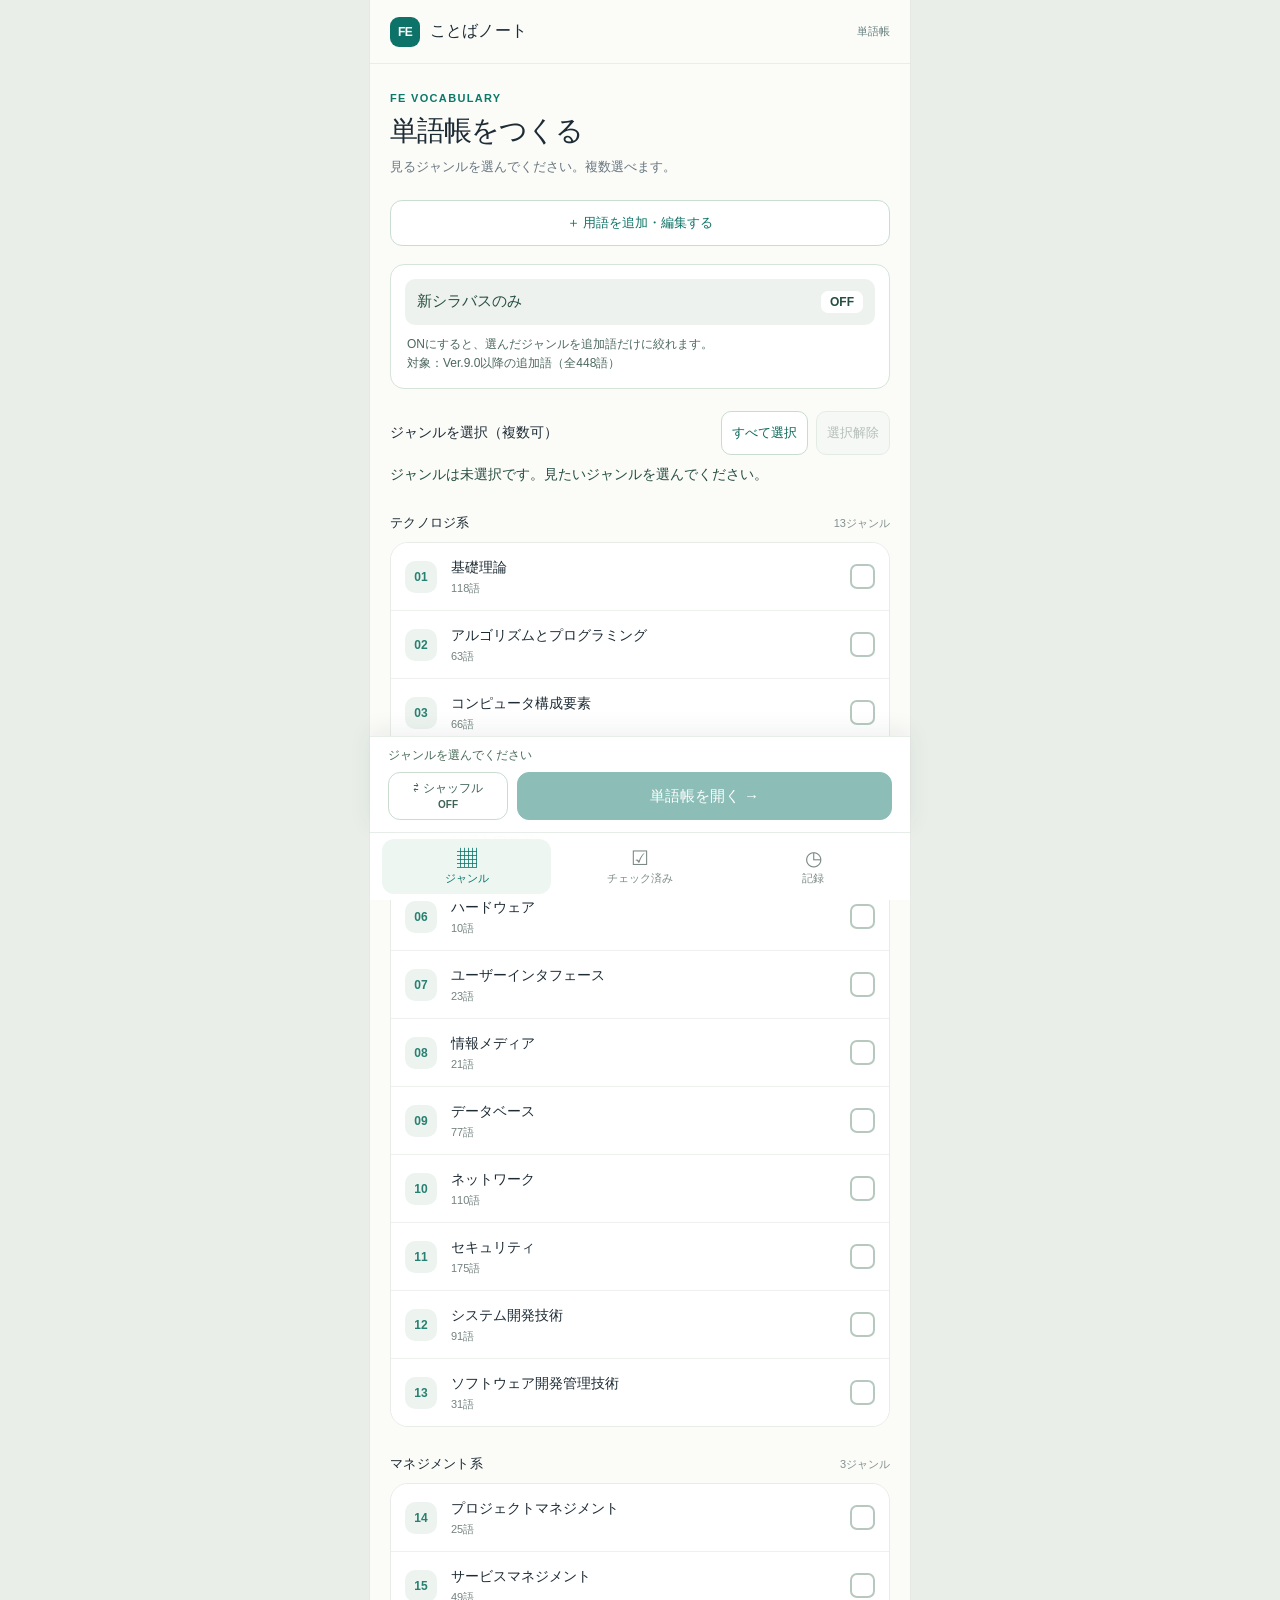
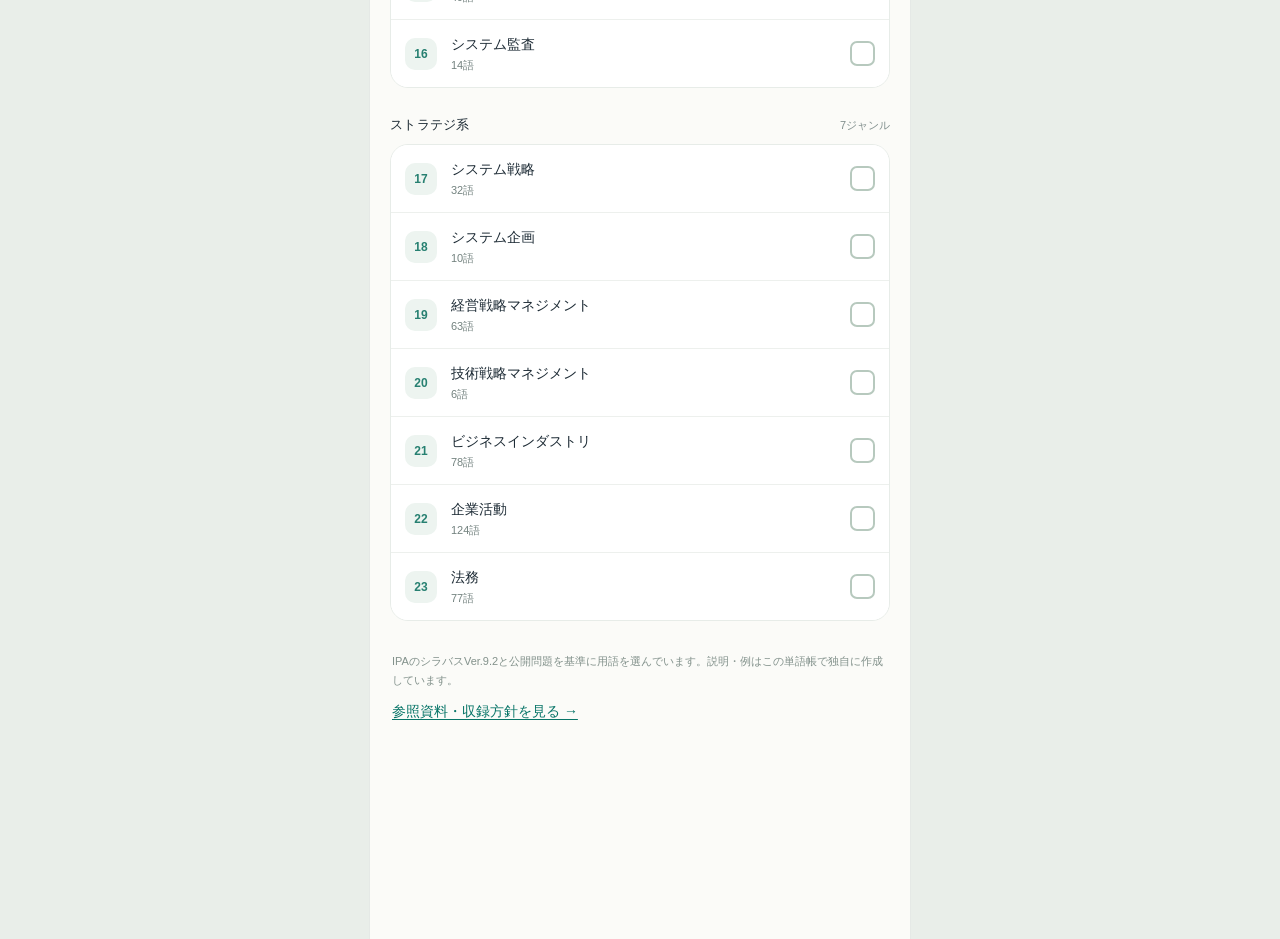
==== commit cf49a669: "feat: add vocabulary verification script and server for serving static files - Implemented `verify-v" ====
--- a/index.html
+++ b/index.html
@@ -2,8 +2,21 @@
 <html lang="ja">
   <head>
     <meta charset="UTF-8" />
-    <meta name="viewport" content="width=device-width, initial-scale=1" />
-    <title></title>
+    <meta name="viewport" content="width=device-width, initial-scale=1, viewport-fit=cover" />
+    <meta name="theme-color" content="#f7f7f2" />
+    <meta name="description" content="基本情報技術者試験の用語をジャンル別に確認できるスマホ用単語帳" />
+    <title>FE ことばノート</title>
+    <link rel="stylesheet" href="./css/style.css" />
+    <script src="./data/terms.js" defer></script>
+    <script src="./data/descriptions.js" defer></script>
+    <script src="./js/app.js" defer></script>
   </head>
-  <body></body>
+  <body>
+    <div class="app-shell">
+      <header class="app-header" id="app-header"></header>
+      <main id="app-main" tabindex="-1"></main>
+      <nav class="bottom-nav" id="bottom-nav" aria-label="メインメニュー"></nav>
+      <div class="toast" id="toast" role="status" aria-live="polite"></div>
+    </div>
+  </body>
 </html>
--- a/css/style.css
+++ b/css/style.css
@@ -0,0 +1,83 @@
+:root{font-family:-apple-system,BlinkMacSystemFont,"Hiragino Kaku Gothic ProN","Hiragino Sans","Yu Gothic",Meiryo,sans-serif;color:#1d2b35;background:#f7f7f2;font-synthesis:none}
+*{box-sizing:border-box}html{scroll-behavior:smooth}body{margin:0;min-width:320px}button,input,select{font:inherit}button{cursor:pointer}a{color:inherit}.app-shell{min-height:100dvh;max-width:540px;margin:auto;background:#fbfbf8;box-shadow:0 0 0 1px #e5e9e6;position:relative}.app-header{height:64px;padding:0 20px;display:flex;align-items:center;justify-content:space-between;background:#fbfbf8;position:sticky;top:0;z-index:20;border-bottom:1px solid #e9ece7}.brand{display:flex;align-items:center;gap:10px;text-decoration:none;font-weight:800;letter-spacing:.01em}.brand-mark{width:30px;height:30px;border-radius:9px;background:#0d7267;color:white;display:grid;place-items:center;font-size:12px;letter-spacing:-.05em}.brand-title{font-size:16px}.header-note{font-size:11px;color:#66807e;font-weight:700}main{padding:0 20px 112px;outline:none}.eyebrow{margin:0;color:#0b796a;font-size:11px;letter-spacing:.12em;font-weight:800}.page-head{padding:28px 0 22px}.page-head h1{font-size:28px;line-height:1.35;letter-spacing:-.035em;margin:8px 0 7px}.page-head p:last-child{color:#687780;font-size:13px;line-height:1.6;margin:0}.hero{background:#e8f3ee;border-radius:18px;padding:20px;margin:4px 0 26px;display:flex;align-items:flex-start;gap:14px}.hero-icon{width:44px;height:44px;border-radius:13px;background:#cde8dc;display:grid;place-items:center;flex:none;color:#127768;font-size:22px}.hero strong{display:block;font-size:15px;margin:1px 0 5px}.hero p{margin:0;color:#50716b;font-size:12px;line-height:1.55}.section-title{display:flex;align-items:baseline;justify-content:space-between;margin:28px 0 10px}.section-title h2{font-size:13px;letter-spacing:.02em;margin:0}.section-title span{font-size:11px;color:#82908e}.genre-list,.word-list,.history-list{list-style:none;padding:0;margin:0}.genre-list{background:white;border:1px solid #e7ece8;border-radius:18px;overflow:hidden}.genre-item+.genre-item,.word-item+.word-item,.history-item+.history-item{border-top:1px solid #edf0ed}.genre-button{width:100%;border:0;background:white;padding:14px 14px;display:grid;grid-template-columns:34px minmax(0,1fr) auto;align-items:center;gap:12px;text-align:left;min-height:67px;color:#1d2b35}.genre-button:active,.word-open:active{background:#f2f8f4}.genre-number{width:32px;height:32px;display:grid;place-items:center;border-radius:10px;background:#edf4f0;color:#278071;font-size:12px;font-weight:800}.genre-main{min-width:0}.genre-name{display:block;font-size:14px;font-weight:750;line-height:1.4;overflow-wrap:anywhere}.genre-count{display:block;margin-top:3px;font-size:11px;color:#73827f}.genre-right{display:flex;align-items:center;gap:6px;font-size:12px;color:#0e7869;font-weight:750;white-space:nowrap}.chevron{font-size:18px;color:#a1aeaa;font-weight:400}.bottom-nav{position:fixed;bottom:0;width:min(100%,540px);height:calc(68px + env(safe-area-inset-bottom));padding:6px 12px calc(6px + env(safe-area-inset-bottom));display:grid;grid-template-columns:repeat(3,1fr);gap:4px;background:rgba(255,255,255,.97);border-top:1px solid #e6ece8;z-index:30;backdrop-filter:blur(12px)}.bottom-nav[hidden]{display:none}.nav-button{border:0;background:transparent;border-radius:12px;display:flex;flex-direction:column;align-items:center;justify-content:center;gap:3px;color:#7c8a87;font-size:11px;font-weight:700;min-height:52px}.nav-button.active{color:#0b7669;background:#eef6f2}.nav-icon{font-size:20px;line-height:1}.back-link{border:0;background:none;color:#0f7568;font-size:12px;font-weight:750;padding:4px 0;display:flex;align-items:center;gap:6px;min-height:32px}.list-heading{display:flex;align-items:flex-end;justify-content:space-between;gap:12px}.list-heading h1{font-size:25px}.count-badge{font-size:11px;font-weight:750;color:#0c776a;background:#e7f3ed;padding:6px 9px;border-radius:999px;white-space:nowrap;margin-bottom:8px}.search-box{display:flex;align-items:center;gap:9px;background:white;border:1px solid #dfe8e3;border-radius:13px;padding:0 13px;height:48px;color:#84938f}.search-box:focus-within{border-color:#128074;box-shadow:0 0 0 3px #d7ece4}.search-box input{border:0;outline:none;min-width:0;width:100%;background:transparent;color:#20313a;font-size:15px}.search-box input::placeholder{color:#9ba9a4}.filters{display:flex;gap:8px;margin:14px 0 16px;align-items:center}.filter-select{height:40px;min-width:0;flex:1;border:1px solid #dde6e1;background:#fff;color:#35514c;border-radius:10px;padding:0 9px;font-size:12px;font-weight:650}.filter-chip{height:40px;border:1px solid #dde6e1;background:#fff;border-radius:10px;padding:0 11px;font-size:12px;font-weight:700;white-space:nowrap;color:#55706b}.filter-chip.active{background:#137668;border-color:#137668;color:white}.result-count{font-size:12px;color:#7a8985;margin:0 0 8px}.word-group{margin:24px 0}.word-group h2{font-size:13px;margin:0 0 9px;display:flex;align-items:center;gap:8px}.word-group h2 span{font-size:11px;color:#899892;font-weight:500}.word-list{background:white;border:1px solid #e7ece8;border-radius:16px;overflow:hidden}.word-item{display:flex;align-items:stretch;min-height:65px}.word-open{flex:1;min-width:0;border:0;background:white;text-align:left;padding:12px 10px 12px 14px;color:#21313b}.word-name{font-size:15px;font-weight:700;line-height:1.4;overflow-wrap:anywhere}.word-sub{display:block;color:#83918d;font-size:11px;margin-top:4px;overflow:hidden;text-overflow:ellipsis;white-space:nowrap}.check-button{width:62px;flex:none;border:0;border-left:1px solid #f0f2f0;background:white;color:#87948f;display:flex;flex-direction:column;align-items:center;justify-content:center;gap:1px;font-size:9px;font-weight:750}.check-button .check-symbol{display:grid;place-items:center;width:26px;height:26px;border:2px solid #bccac3;border-radius:8px;font-size:17px;line-height:1}.check-button.checked{color:#0a7768;background:#f0f8f4}.check-button.checked .check-symbol{border-color:#0b7669;background:#0b7669;color:white}.more-button,.outline-button,.primary-button{min-height:46px;border-radius:12px;font-size:13px;font-weight:800;padding:0 17px}.more-button{width:100%;background:white;border:1px solid #dce7e1;color:#0f7467;margin-top:6px}.outline-button{background:white;border:1px solid #c9ddd3;color:#0f7467}.primary-button{background:#0f7769;border:1px solid #0f7769;color:white}.muted-note{font-size:11px;color:#82908b;line-height:1.6}.empty{margin:30px 0;background:#f2f7f3;border:1px solid #e2ebe5;border-radius:16px;padding:28px 20px;text-align:center}.empty-symbol{font-size:27px;color:#75a99d}.empty strong{display:block;font-size:15px;margin:9px 0 6px}.empty p{font-size:12px;line-height:1.6;margin:0;color:#6e817b}.detail-wrap{padding-top:20px}.detail-card{background:white;border:1px solid #e4ebe5;border-radius:20px;padding:23px 20px;margin:18px 0}.tag{display:inline-flex;background:#ecf5f0;color:#0e7567;border-radius:999px;padding:6px 10px;font-size:11px;font-weight:800}.detail-card h1{font-size:27px;line-height:1.4;margin:16px 0 5px;overflow-wrap:anywhere}.detail-category{color:#73847e;font-size:12px;margin:0}.detail-divider{height:1px;background:#ebefea;margin:22px 0}.detail-label{color:#758681;font-size:11px;font-weight:800;letter-spacing:.05em;margin:0 0 7px}.detail-copy{font-size:16px;line-height:1.75;margin:0 0 18px;color:#172d27;font-weight:600}.source-button{display:flex;align-items:center;justify-content:space-between;text-decoration:none;padding:15px 16px;border-radius:12px;background:#eef6f1;color:#0b6e62;font-size:13px;font-weight:800;min-height:52px}.detail-footer{position:fixed;bottom:0;width:min(100%,540px);padding:11px 20px calc(11px + env(safe-area-inset-bottom));background:rgba(255,255,255,.97);border-top:1px solid #e6ece8;display:flex;gap:9px;z-index:30}.detail-footer .outline-button{width:31%}.detail-footer .primary-button{flex:1}.detail-footer .primary-button.is-checked{background:#e8f4ee;color:#0b7568}.stats-card{background:#e7f3ed;border-radius:20px;padding:20px;display:flex;align-items:flex-end;justify-content:space-between;margin-bottom:20px}.stats-card strong{display:block;font-size:32px;line-height:1;color:#0b7669}.stats-card small{font-size:12px;color:#54766c}.stats-card span{color:#74a796;font-size:35px}.profile-bar{display:flex;gap:8px;align-items:center;margin:20px 0}.profile-bar select{flex:1;min-width:0;height:44px;border:1px solid #dbe6df;border-radius:11px;background:white;padding:0 10px;color:#263d36}.profile-bar button{height:44px}.record-section{margin-top:27px}.history-list{background:white;border:1px solid #e5ebe5;border-radius:16px;overflow:hidden}.history-item{padding:12px 14px;display:flex;align-items:center;justify-content:space-between;gap:10px}.history-item strong{display:block;font-size:13px;font-weight:700}.history-item small{display:block;margin-top:4px;color:#889691;font-size:11px}.history-action{font-size:11px;font-weight:750;color:#0e7769;white-space:nowrap}.history-action.off{color:#7d8b86}.action-grid{display:grid;grid-template-columns:1fr 1fr;gap:9px;margin:12px 0}.action-grid button{padding:8px}.text-danger{border:0;background:none;color:#a95a56;font-size:12px;padding:12px 0}.toast{position:fixed;bottom:calc(82px + env(safe-area-inset-bottom));left:50%;transform:translateX(-50%) translateY(8px);width:max-content;max-width:calc(100% - 32px);padding:10px 14px;border-radius:11px;background:#223b34;color:white;font-size:12px;z-index:60;opacity:0;pointer-events:none;transition:.2s}.toast.show{opacity:1;transform:translateX(-50%) translateY(0)}.modal-backdrop{position:fixed;inset:0;background:#14231b66;z-index:50;display:grid;place-items:center;padding:20px}.modal{width:min(100%,400px);background:white;border-radius:20px;padding:22px;box-shadow:0 18px 60px #0002}.modal h2{font-size:18px;margin:0 0 9px}.modal p{font-size:12px;color:#6d7d75;line-height:1.6}.modal label{display:block;font-size:12px;font-weight:700;margin:20px 0 7px}.modal input{width:100%;height:46px;border:1px solid #d7e2dc;border-radius:11px;padding:0 12px}.modal-actions{display:flex;gap:8px;margin-top:18px}.modal-actions button{flex:1}.footer-note{padding:20px 2px 4px;font-size:11px;color:#82918b;line-height:1.7}.footer-note a{color:#0c7769}.loading{padding:90px 25px;text-align:center;color:#71867f;font-size:13px}@media (min-width:541px){body{background:#e9eee9}.app-shell{min-height:100vh}}@media (prefers-reduced-motion:reduce){html{scroll-behavior:auto}.toast{transition:none}}
+.term-meta{display:flex;align-items:baseline;gap:12px;margin-top:12px;font-size:13px}.term-meta span{width:30px;flex:none;color:#82908b;font-size:11px;font-weight:700}.term-meta strong{font-size:13px;font-weight:650;color:#344a43;overflow-wrap:anywhere}
+
+/* One-card mobile study view. */
+main:has(.study-top){padding:0 18px 32px}
+.study-top{display:flex;align-items:center;justify-content:space-between;padding-top:18px}
+.study-list-link{border:0;background:transparent;color:#0e7567;font-size:13px;font-weight:750;padding:9px}
+.study-progress{display:flex;align-items:center;justify-content:space-between;margin-top:17px;font-size:13px;font-weight:800;color:#344a43}
+.progress-track{height:5px;border-radius:99px;background:#e7ece7;margin:10px 0 18px;overflow:hidden}
+.progress-track div{height:100%;background:#0f7769;border-radius:99px}
+.study-section{color:#667b72;font-size:12px;margin:0 0 10px;overflow-wrap:anywhere}
+.flashcard{min-height:min(58dvh,470px);background:#fff;border:1px solid #dce8df;border-radius:24px;box-shadow:0 10px 32px #193d2510;position:relative;display:flex;flex-direction:column;padding:22px;overflow:hidden}
+.flashcard.is-back{background:#fdfefa;cursor:pointer}
+.flashcard.is-back:focus-visible{outline:3px solid #137668;outline-offset:3px}
+.card-side{align-self:flex-start;border-radius:99px;background:#edf5ef;color:#167362;padding:5px 10px;font-size:11px;font-weight:800}
+.card-face{flex:1;width:100%;border:0;background:transparent;display:flex;flex-direction:column;align-items:center;justify-content:center;gap:19px;color:#1c312e;padding:25px 0}
+.card-context{max-width:100%;padding:8px 12px;border-radius:12px;background:#edf5ef;color:#426c5c;font-size:12px;font-weight:700;line-height:1.55;text-align:center;overflow-wrap:anywhere}
+.card-term{font-size:clamp(26px,8vw,40px);line-height:1.4;font-weight:800;text-align:center;overflow-wrap:anywhere}
+.card-hint{color:#68867b;font-size:13px;font-weight:750}
+.flashcard.is-back h1{font-size:clamp(21px,6vw,28px);line-height:1.4;margin:18px 0 14px;overflow-wrap:anywhere}
+.card-info{display:grid;gap:10px}
+.card-info>div{display:grid;grid-template-columns:36px minmax(0,1fr);gap:9px;align-items:start;font-size:13px;line-height:1.5}
+.card-info span{color:#7f9186;font-size:11px;font-weight:800;padding-top:2px}
+.card-info strong{font-weight:650;overflow-wrap:anywhere}
+.card-note{margin-top:20px;display:grid;gap:7px}
+.card-note label{font-size:12px;font-weight:800;color:#476357}
+.card-note textarea{width:100%;resize:vertical;min-height:78px;border:1px solid #d9e6dd;border-radius:12px;padding:10px 12px;font:inherit;font-size:14px;line-height:1.5;background:white;color:#1d2b35}
+.card-note textarea:focus{outline:2px solid #8fc7ac;outline-offset:1px}
+.card-note>span{font-size:10px;color:#86978c}
+.card-next-hint{display:block;margin-top:20px;text-align:center;color:#0b7669;font-size:13px;font-weight:800;line-height:1.5}
+.card-source{display:block;text-align:center;margin-top:18px;border-radius:12px;background:#eaf4ed;color:#0c7164;padding:12px;font-size:13px;font-weight:800;text-decoration:none}
+.study-check{display:flex;justify-content:center;align-items:center;gap:10px;width:100%;min-height:53px;margin-top:14px;border:1px solid #cbded0;border-radius:15px;background:#fff;color:#2e5f4f;font-size:14px;font-weight:800}
+.study-check.checked{background:#e8f4eb;border-color:#65aa8e;color:#0b6d5e}
+.study-check-box{display:grid;place-items:center;width:24px;height:24px;border:2px solid #8eaa98;border-radius:7px;color:white}
+.study-check.checked .study-check-box{background:#0b7669;border-color:#0b7669}
+button:disabled{opacity:.48;cursor:default}
+.genre-button.selected{background:#f1f8f3}
+.genre-button.selected .genre-choice{background:#0f7769;color:#fff;border-color:#0f7769}
+.genre-choice{width:25px;height:25px;display:grid;place-items:center;border:2px solid #b7c9be;border-radius:7px;font-size:15px;font-weight:800}
+.genre-mode{padding-bottom:190px}
+.selection-bar{position:fixed;bottom:calc(68px + env(safe-area-inset-bottom));left:50%;transform:translateX(-50%);width:min(100%,540px);padding:10px 18px 12px;background:#fff;box-shadow:0 -6px 22px #223c3012;border-top:1px solid #e6eee7;z-index:25}
+.selection-bar p{font-size:12px;font-weight:750;color:#496b59;margin:0 0 8px}
+.selection-actions{display:grid;grid-template-columns:minmax(0,120px) minmax(0,1fr);gap:9px}
+.selection-actions .primary-button{width:100%;min-height:48px;font-size:15px;padding-inline:8px}
+.shuffle-picker{min-height:48px;padding:5px 7px;border:1px solid #cadcd0;border-radius:12px;background:#fff;color:#3f6356;font-size:12px;font-weight:800;line-height:1.3}
+.shuffle-picker span{display:block;font-size:10px;margin-top:2px}
+.shuffle-picker.active{border-color:#137668;background:#e3f2e9;color:#0b7669}
+.syllabus-picker{padding:14px;border:1px solid #d7e4da;border-radius:14px;background:#fff;margin-bottom:22px}
+.syllabus-toggle{display:flex;align-items:center;justify-content:space-between;gap:12px;width:100%;min-height:46px;border:0;border-radius:10px;padding:10px 12px;background:#edf2ee;color:#254d41;font-size:15px;font-weight:750}
+.syllabus-toggle.active{background:#dff0e6;color:#0b685a}
+.syllabus-switch{min-width:42px;text-align:center;border-radius:7px;padding:4px 7px;background:#fff;font-size:12px}
+.syllabus-picker p{margin:10px 2px 0;font-size:12px;line-height:1.65;color:#4d685e}
+.genre-selection-tools{display:flex;align-items:center;justify-content:space-between;gap:4px 12px;flex-wrap:wrap;font-size:14px;font-weight:700}
+.genre-selection-tools>div{display:flex;gap:8px;flex-wrap:wrap}
+.genre-selection-tools button{min-height:44px;padding:8px 10px;border:1px solid #cadcd0;border-radius:10px;background:#fff;color:#0b685a;font:inherit;font-size:13px}
+.genre-selection-tools button:disabled{color:#6b7e75;background:#f2f5f2}
+.genre-selection-summary{margin:8px 0 20px;font-size:14px;line-height:1.65;color:#254d41;overflow-wrap:anywhere}
+.custom-entry-button{width:100%;margin:0 0 18px}
+.custom-term-form{padding:18px;background:#fff;border:1px solid #d7e4da;border-radius:16px}
+.custom-term-form h2{font-size:18px;margin:0 0 16px}
+.custom-term-form label{display:block;font-size:14px;font-weight:700;margin:16px 0 8px}
+.custom-term-form input,.custom-term-form select,.custom-term-form textarea{width:100%;min-width:0;min-height:48px;border:1px solid #b8cfc1;border-radius:10px;background:white;padding:10px;font:inherit;font-size:16px;color:#17362e}
+.custom-term-form textarea{resize:vertical;line-height:1.7}
+.custom-save-note{font-size:13px;color:#405f51;line-height:1.7;overflow-wrap:anywhere}
+.custom-error{font-size:14px;color:#a12e28;line-height:1.6;margin:8px 0}
+.custom-form-actions{display:flex;gap:8px}.custom-form-actions button{flex:1}
+.custom-term-list{list-style:none;padding:0;background:#fff;border:1px solid #d7e4da;border-radius:14px;overflow:hidden}
+.custom-term-list li{padding:14px;display:flex;gap:10px;align-items:center;justify-content:space-between}
+.custom-term-list li+li{border-top:1px solid #e5eee7}
+.custom-term-list li>div:first-child{min-width:0;flex:1}
+.custom-term-list strong{display:block;font-size:16px;overflow-wrap:anywhere}
+.custom-term-list span{display:block;font-size:12px;color:#405f51;margin-top:6px;overflow-wrap:anywhere}
+.custom-row-actions{display:flex;gap:6px;flex-wrap:wrap;max-width:100px}
+.custom-row-actions button{min-height:44px;padding:8px;border:1px solid #c6d9cc;border-radius:8px;background:#fff;color:#0b685a;font-size:13px}
+.genre-button:disabled{opacity:.45;cursor:default}
+.checked-study-button{width:100%;margin:0 0 13px}
+@media(max-width:360px){.flashcard{min-height:350px;padding:18px}.card-term{font-size:25px}.study-section{font-size:11px}}
+.added-tag{display:inline-block;align-self:flex-start;vertical-align:middle;margin:3px 0 3px 7px;padding:4px 8px;border-radius:999px;background:#e6f3e9;color:#145b45;font-size:10px;font-weight:800;line-height:1.3;white-space:nowrap}.flashcard .added-tag{margin-left:0}.word-open .added-tag{margin-left:6px}
+.card-explanation{margin-top:19px;padding:16px;border-radius:14px;background:#eaf3eb;color:#172d27}
+.card-explanation strong{display:block;font-size:13px;margin-bottom:8px;color:#245344}
+.card-explanation p{font-size:16px;font-weight:600;line-height:1.75;margin:0;overflow-wrap:anywhere;white-space:pre-line}
+.footer-note a { display: inline-flex; align-items: center; min-height: 44px; color: var(--primary, #087568); font-size: 14px; font-weight: 600; text-underline-offset: 3px; }
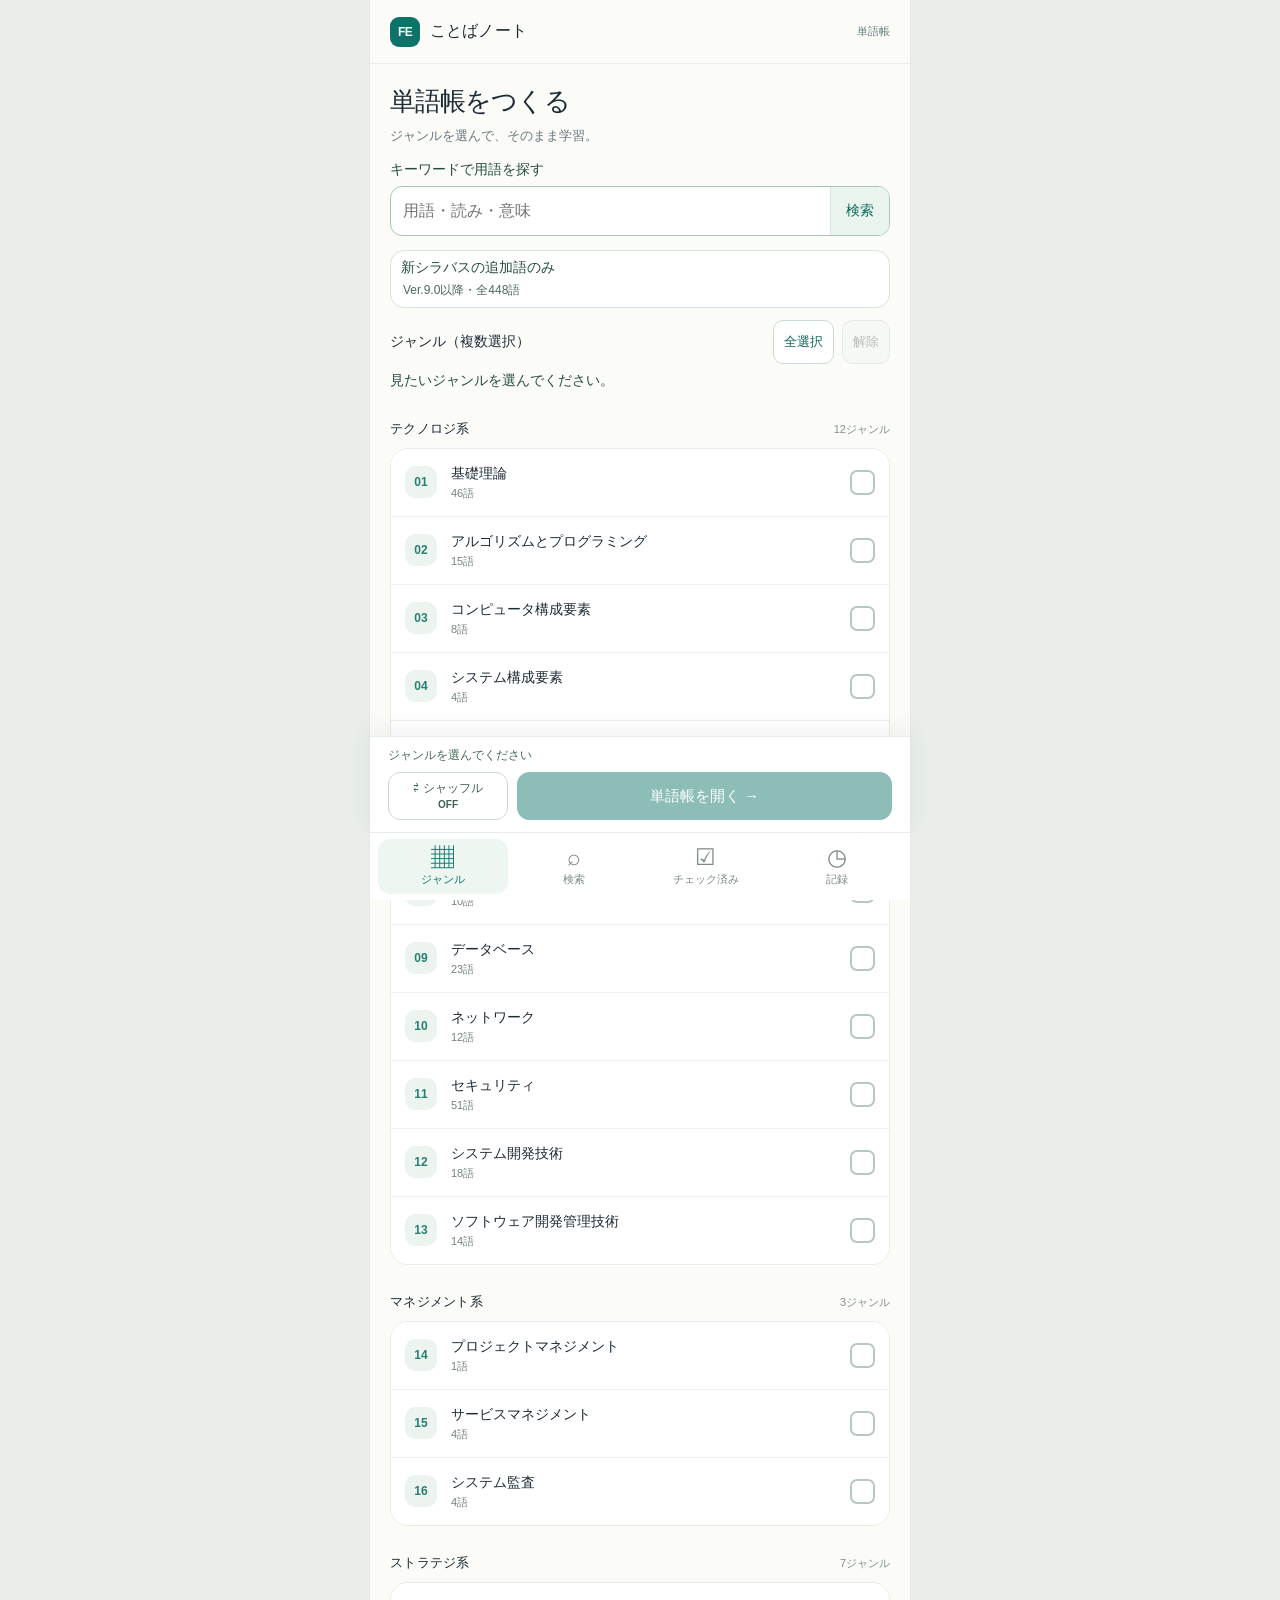
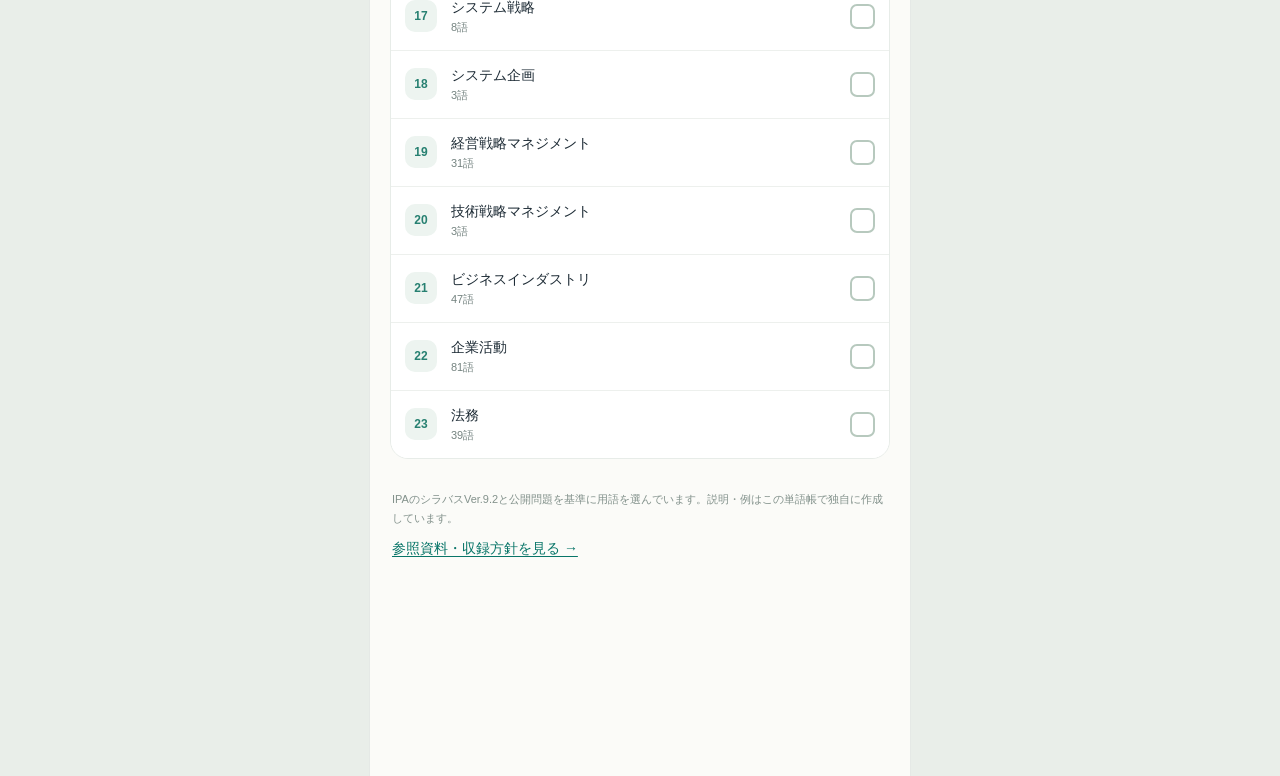
==== commit 7aaa9605: "Refactor public site preparation scripts and update sources.html - Reordered the import of public-fi" ====
--- a/index.html
+++ b/index.html
@@ -9,6 +9,7 @@
     <link rel="stylesheet" href="./css/style.css" />
     <script src="./data/terms.js" defer></script>
     <script src="./data/descriptions.js" defer></script>
+    <script src="./data/diagrams.js" defer></script>
     <script src="./js/app.js" defer></script>
   </head>
   <body>
--- a/css/style.css
+++ b/css/style.css
@@ -47,32 +47,13 @@
 .shuffle-picker span{display:block;font-size:10px;margin-top:2px}
 .shuffle-picker.active{border-color:#137668;background:#e3f2e9;color:#0b7669}
 .syllabus-picker{padding:14px;border:1px solid #d7e4da;border-radius:14px;background:#fff;margin-bottom:22px}
-.syllabus-toggle{display:flex;align-items:center;justify-content:space-between;gap:12px;width:100%;min-height:46px;border:0;border-radius:10px;padding:10px 12px;background:#edf2ee;color:#254d41;font-size:15px;font-weight:750}
-.syllabus-toggle.active{background:#dff0e6;color:#0b685a}
-.syllabus-switch{min-width:42px;text-align:center;border-radius:7px;padding:4px 7px;background:#fff;font-size:12px}
+.syllabus-picker strong{display:block;font-size:14px;color:#254d41}
 .syllabus-picker p{margin:10px 2px 0;font-size:12px;line-height:1.65;color:#4d685e}
 .genre-selection-tools{display:flex;align-items:center;justify-content:space-between;gap:4px 12px;flex-wrap:wrap;font-size:14px;font-weight:700}
 .genre-selection-tools>div{display:flex;gap:8px;flex-wrap:wrap}
 .genre-selection-tools button{min-height:44px;padding:8px 10px;border:1px solid #cadcd0;border-radius:10px;background:#fff;color:#0b685a;font:inherit;font-size:13px}
 .genre-selection-tools button:disabled{color:#6b7e75;background:#f2f5f2}
 .genre-selection-summary{margin:8px 0 20px;font-size:14px;line-height:1.65;color:#254d41;overflow-wrap:anywhere}
-.custom-entry-button{width:100%;margin:0 0 18px}
-.custom-term-form{padding:18px;background:#fff;border:1px solid #d7e4da;border-radius:16px}
-.custom-term-form h2{font-size:18px;margin:0 0 16px}
-.custom-term-form label{display:block;font-size:14px;font-weight:700;margin:16px 0 8px}
-.custom-term-form input,.custom-term-form select,.custom-term-form textarea{width:100%;min-width:0;min-height:48px;border:1px solid #b8cfc1;border-radius:10px;background:white;padding:10px;font:inherit;font-size:16px;color:#17362e}
-.custom-term-form textarea{resize:vertical;line-height:1.7}
-.custom-save-note{font-size:13px;color:#405f51;line-height:1.7;overflow-wrap:anywhere}
-.custom-error{font-size:14px;color:#a12e28;line-height:1.6;margin:8px 0}
-.custom-form-actions{display:flex;gap:8px}.custom-form-actions button{flex:1}
-.custom-term-list{list-style:none;padding:0;background:#fff;border:1px solid #d7e4da;border-radius:14px;overflow:hidden}
-.custom-term-list li{padding:14px;display:flex;gap:10px;align-items:center;justify-content:space-between}
-.custom-term-list li+li{border-top:1px solid #e5eee7}
-.custom-term-list li>div:first-child{min-width:0;flex:1}
-.custom-term-list strong{display:block;font-size:16px;overflow-wrap:anywhere}
-.custom-term-list span{display:block;font-size:12px;color:#405f51;margin-top:6px;overflow-wrap:anywhere}
-.custom-row-actions{display:flex;gap:6px;flex-wrap:wrap;max-width:100px}
-.custom-row-actions button{min-height:44px;padding:8px;border:1px solid #c6d9cc;border-radius:8px;background:#fff;color:#0b685a;font-size:13px}
 .genre-button:disabled{opacity:.45;cursor:default}
 .checked-study-button{width:100%;margin:0 0 13px}
 @media(max-width:360px){.flashcard{min-height:350px;padding:18px}.card-term{font-size:25px}.study-section{font-size:11px}}
@@ -80,4 +61,66 @@
 .card-explanation{margin-top:19px;padding:16px;border-radius:14px;background:#eaf3eb;color:#172d27}
 .card-explanation strong{display:block;font-size:13px;margin-bottom:8px;color:#245344}
 .card-explanation p{font-size:16px;font-weight:600;line-height:1.75;margin:0;overflow-wrap:anywhere;white-space:pre-line}
+.term-diagram{margin:18px 0 0;padding:12px;background:#fff;border:1px solid #dce8df;border-radius:14px}
+.term-diagram-viewport{overflow-x:auto;overscroll-behavior-inline:contain;touch-action:pan-x pan-y;border-radius:10px}
+.term-diagram img{display:block;width:100%;height:auto;max-width:720px}
+.term-diagram-viewport.is-zoomed img{width:720px;max-width:none;height:280px}
+.term-diagram figcaption{margin-top:9px;color:#405e52;font-size:12px;line-height:1.55;font-weight:650}
+.term-diagram-toggle{display:block;margin-top:8px;padding:6px 0;border:0;background:none;color:#0b7669;font-size:12px;font-weight:800}
+.detail-card .term-diagram{margin-top:20px}
 .footer-note a { display: inline-flex; align-items: center; min-height: 44px; color: var(--primary, #087568); font-size: 14px; font-weight: 600; text-underline-offset: 3px; }
+
+/* Find a term and begin review without leaving the current filters. */
+.bottom-nav{grid-template-columns:repeat(4,minmax(0,1fr));padding-inline:8px;gap:2px}
+.nav-button{min-width:0;font-size:11px}
+.nav-icon{position:relative;font-size:23px;min-width:24px}
+.nav-count{position:absolute;top:-6px;right:-22px;min-width:18px;max-width:42px;padding:2px 4px;border:2px solid white;border-radius:99px;background:#0f7769;color:#fff;font-size:10px;line-height:1.15}
+.genre-mode>.page-head{padding-top:16px;margin-bottom:16px}
+.genre-mode>.page-head h1,.compact-page-head h1{font-size:26px}
+.home-search{margin:0 0 14px}
+.home-search label{display:block;font-size:14px;font-weight:750;color:#254d41;margin:0 0 7px}
+.home-search>div{display:flex;border:1px solid #a8c6b8;border-radius:12px;background:white;overflow:hidden}
+.home-search input{width:100%;min-width:0;min-height:48px;padding:12px;border:0;background:transparent;font:inherit;font-size:16px;color:#17362e;outline:none}
+.home-search:focus-within>div{outline:2px solid #137668;outline-offset:2px}
+.home-search button{border:0;border-left:1px solid #d7e5dd;padding:0 15px;background:#eaf4ef;color:#0b685a;font-size:14px;font-weight:750;white-space:nowrap}
+.review-shortcut{display:flex;justify-content:space-between;align-items:center;gap:12px;width:100%;min-height:48px;border:1px solid #c4ddce;border-radius:12px;padding:12px;background:#eaf4ef;color:#0b685a;font-size:14px;font-weight:750;text-align:left;margin:0 0 12px}
+.genre-mode .syllabus-picker{padding:8px 10px;margin-bottom:12px}
+.genre-mode .syllabus-picker p{line-height:1.5;margin-top:4px}
+.compact-page-head{padding-top:20px;margin-bottom:16px}
+.compact-page-head p{font-size:14px;color:#405f51;line-height:1.6}
+.deck-mode{padding-bottom:200px}
+.keyword-box{display:flex;align-items:center;gap:8px;min-height:50px;border:1px solid #a8c6b8;border-radius:12px;background:#fff;padding-left:12px}
+.keyword-box:focus-within{outline:2px solid #137668;outline-offset:2px}
+.keyword-box>span{color:#426c5c;font-size:24px}
+.keyword-box input{width:100%;min-width:0;min-height:48px;padding:10px 6px;border:0;background:transparent;font:inherit;font-size:16px;color:#17362e;outline:none}
+.keyword-box input::-webkit-search-cancel-button{display:none}
+.clear-keyword{display:grid;place-items:center;flex:none;width:44px;height:46px;border:0;background:transparent;color:#426c5c;font-size:24px}
+.clear-keyword[hidden]{display:none}
+.search-controls{margin:0 0 18px}
+.search-controls .filters{margin:12px 0}
+.search-controls select{height:46px;font-size:16px;font-weight:500}
+.search-chips{display:flex;gap:8px;flex-wrap:wrap}
+.search-chips .filter-chip{min-height:44px;height:auto;font-size:13px;white-space:normal}
+.word-open{padding:14px;min-height:76px}
+.word-name{font-size:16px;color:#17362e}
+.word-sub{font-size:12px;color:#526e61;line-height:1.6;white-space:normal;overflow-wrap:anywhere}
+.word-preview{display:-webkit-box;-webkit-line-clamp:2;-webkit-box-orient:vertical;overflow:hidden;margin-top:7px;font-size:14px;line-height:1.65;color:#405f51;overflow-wrap:anywhere}
+.check-button{width:74px;gap:4px;font-size:10px;min-height:76px}
+.check-button .check-symbol{width:28px;height:28px}
+.checked-summary{display:flex;justify-content:space-between;align-items:center;padding:12px 16px;border:1px solid #d1e4d7;border-radius:12px;background:#eaf4ef;margin:0 0 16px;color:#254d41;font-size:14px}
+.checked-summary strong{font-size:24px;color:#0b685a}
+.checked-summary strong>span{margin-right:4px}
+.deck-mode .checked-study-button{margin:0}
+.deck-mode .selection-actions{grid-template-columns:100px minmax(0,1fr)}
+.deck-mode .selection-actions .primary-button{font-size:14px;line-height:1.4}
+.search-controls+.result-count,.result-count{color:#405f51;font-size:13px;line-height:1.6}
+.clear-keyword:focus-visible,.home-search button:focus-visible,.check-button:focus-visible,.genre-button:focus-visible{outline:3px solid #137668;outline-offset:-3px}
+@media(max-width:360px){.deck-mode .selection-actions{grid-template-columns:86px minmax(0,1fr)}.deck-mode .selection-actions .primary-button{font-size:13px;padding-inline:4px}}
+.nav-button{padding:6px 0}
+.nav-button>span:last-child{white-space:nowrap;line-height:1.3}
+.genre-mode>.page-head{padding:12px 0 0;margin-bottom:14px}
+.compact-page-head{padding:16px 0 0;margin-bottom:16px}
+.deck-mode .selection-actions{grid-template-columns:100px minmax(0,1fr)}
+.shuffle-picker{white-space:nowrap}
+body:has(.selection-bar) .toast{bottom:calc(184px + env(safe-area-inset-bottom))}
+.genre-selection-summary{margin:5px 0 12px}
